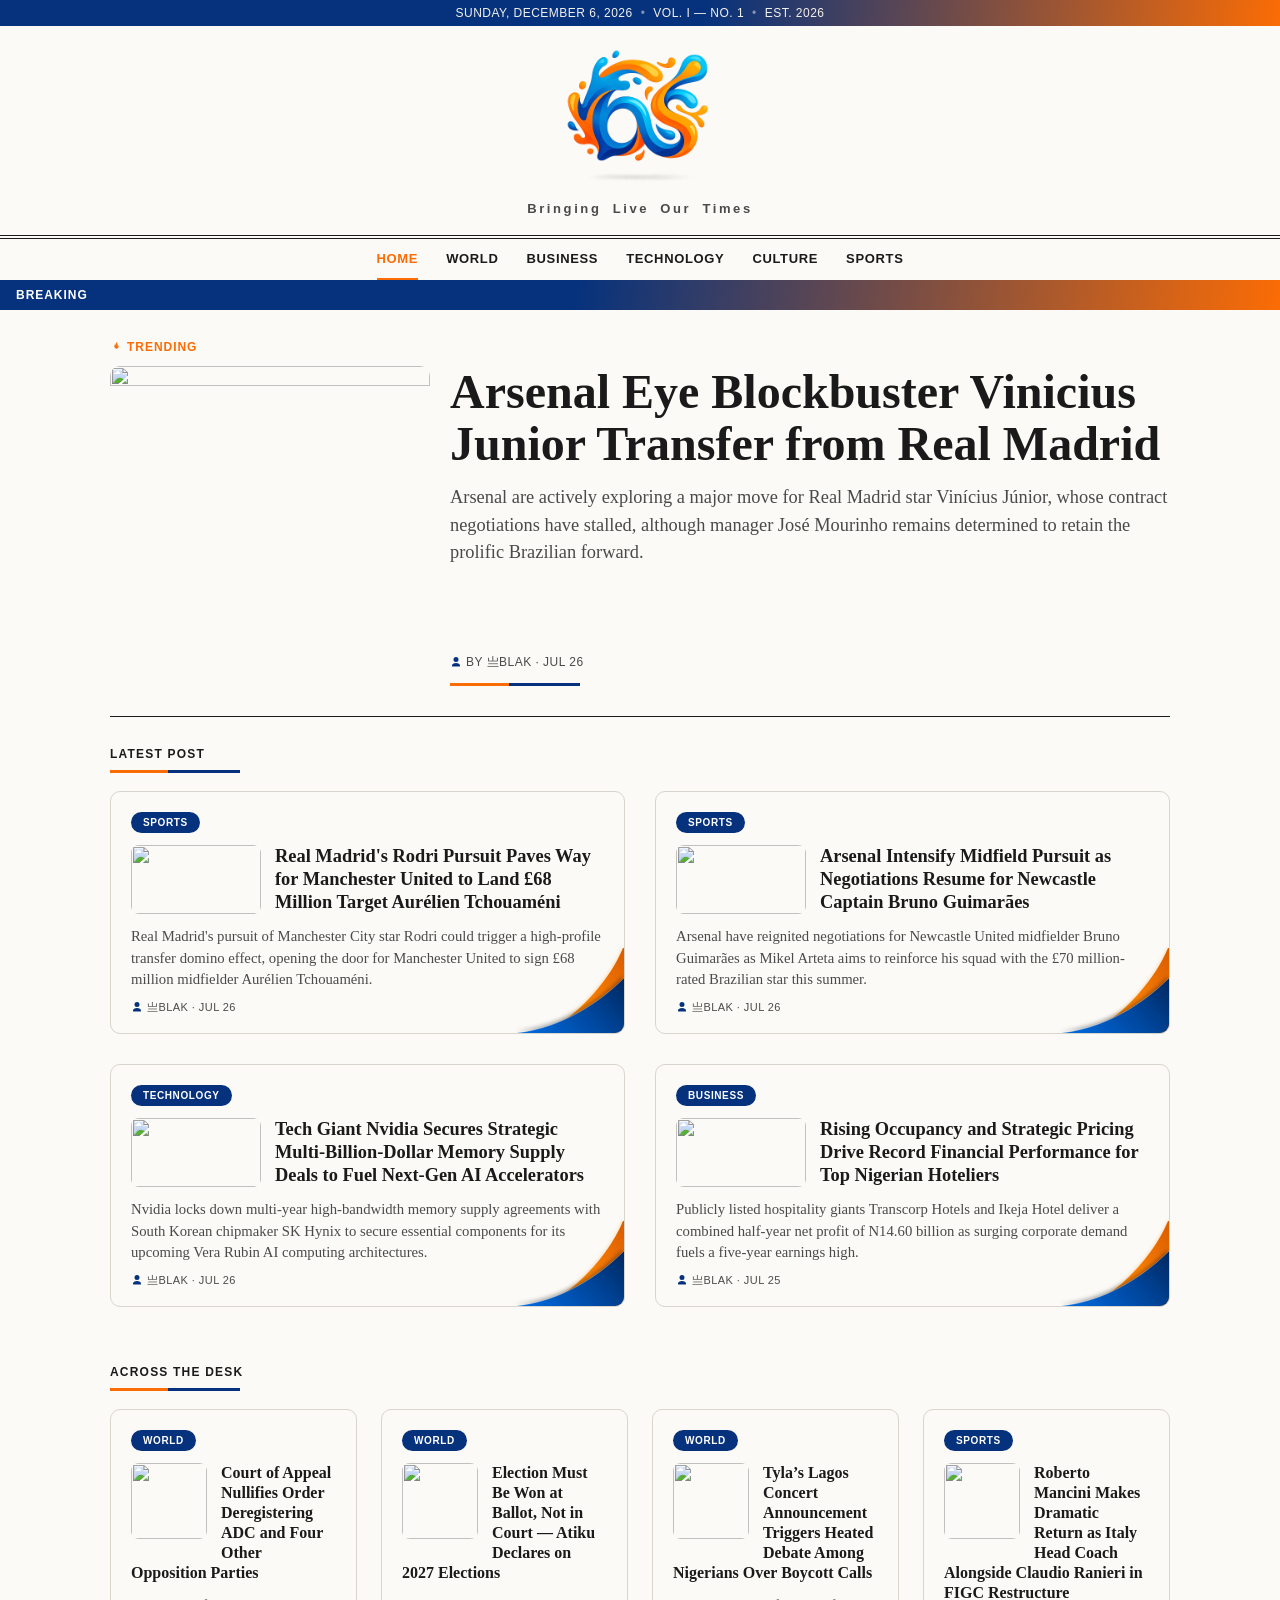
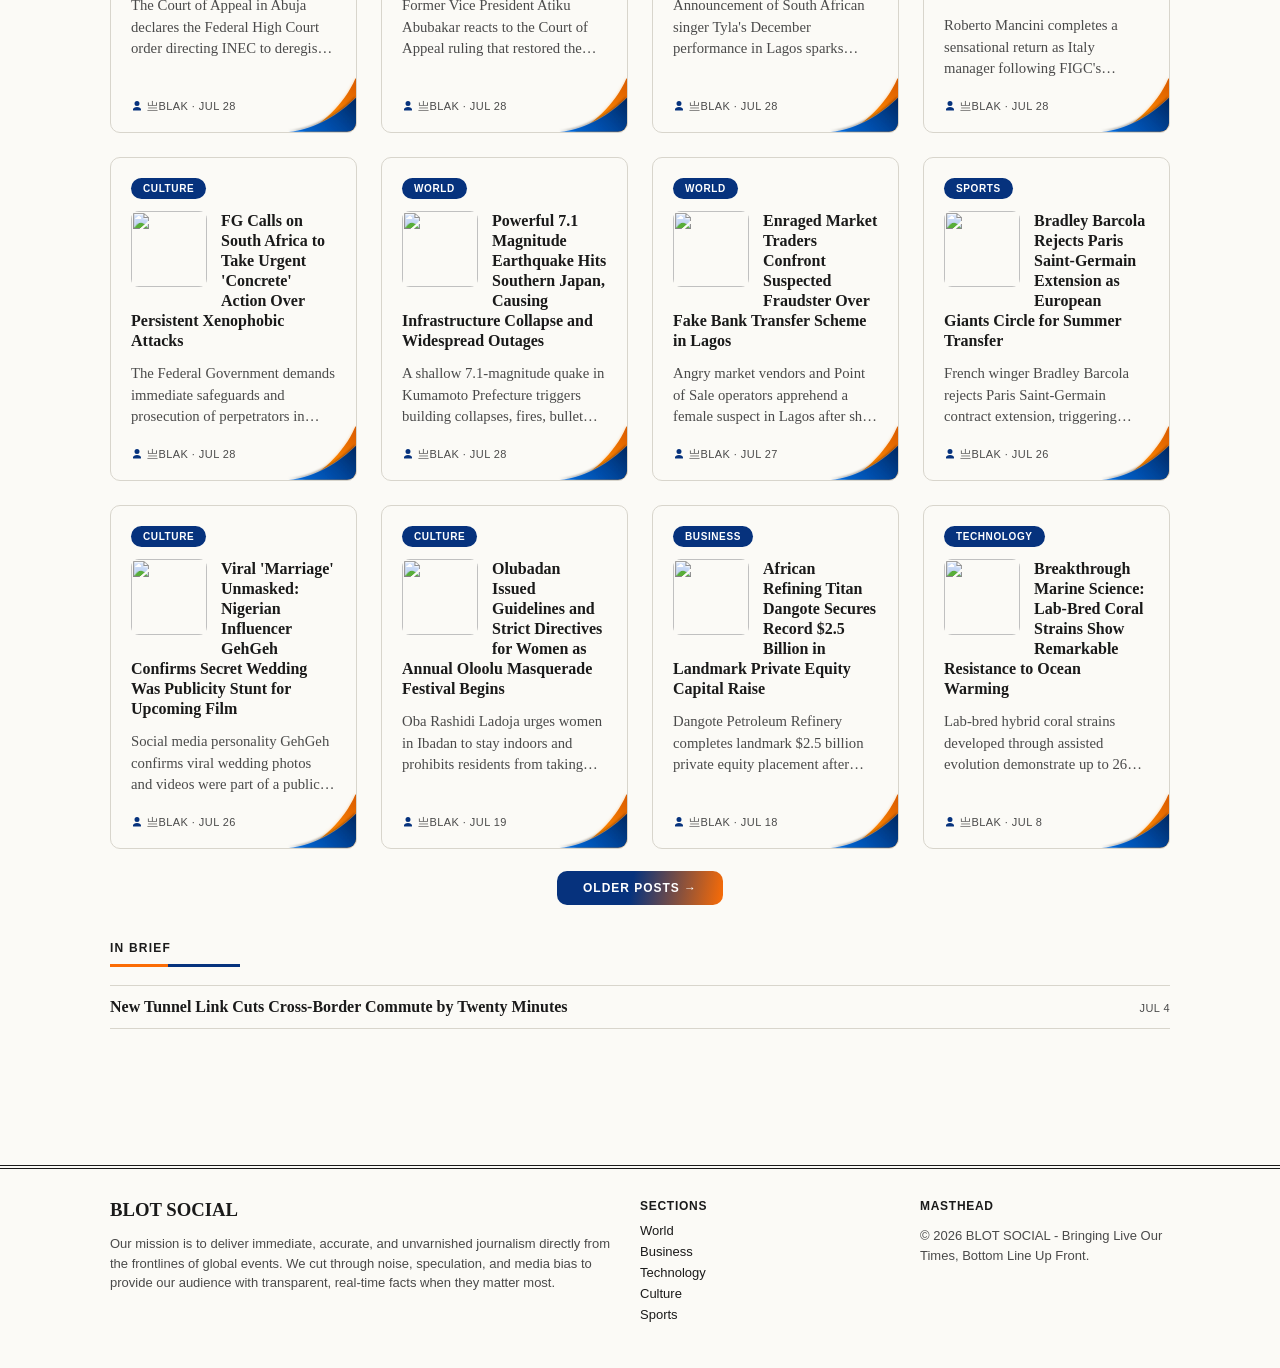
==== index.html @ eb78f20b "Add files via upload" ====
<!DOCTYPE html>
<html lang="en">
<head>
<meta charset="UTF-8">
<meta name="viewport" content="width=device-width, initial-scale=1">
<title>BLOT SOCIAL</title>
<meta name="description" content="Bringing Live Our Times, Bottom Line Up Front.">
<link rel="stylesheet" href="styles.css?v=5">
</head>
<body>

<div class="topbar">
  <div class="topbar-inner">
    <span id="today-date"></span>
    <span class="dot">•</span>
    <span>Vol. I — No. 1</span>
    <span class="dot">•</span>
    <span>Est. 2026</span>
  </div>
</div>

<header class="masthead">
  <a href="index.html" class="masthead-title-link">
    <h1 class="masthead-title"><img src="assets/logo.png" alt="BLOT SOCIAL" class="masthead-logo"></h1>
    <p class="masthead-tagline">Bringing Live Our Times</p>
  </a>
</header>

<nav class="main-nav">
  <ul>
    <li><a href="index.html" class="active">Home</a></li>
    <li><a href="category.html?cat=World">World</a></li>
    <li><a href="category.html?cat=Business">Business</a></li>
    <li><a href="category.html?cat=Technology">Technology</a></li>
    <li><a href="category.html?cat=Culture">Culture</a></li>
    <li><a href="category.html?cat=Sports">Sports</a></li>
  </ul>
</nav>

<div class="breaking-bar" id="breaking-bar">
  <span class="breaking-label">Breaking</span>
  <div class="breaking-marquee">
    <div class="breaking-track" id="breaking-track"></div>
  </div>
</div>

<main class="container">

  <section class="hero" id="hero-article"></section>

  <section class="section-block">
    <h2 class="section-heading">Latest Post</h2>
    <div class="two-col-grid" id="also-morning"></div>
    <div class="pagination-controls">
      <button type="button" class="load-more-btn" id="latest-post-newer" style="display:none;">&larr; Newer Posts</button>
      <button type="button" class="load-more-btn" id="latest-post-more"> Older Post &rarr;</button>
    </div>
  </section>

  <section class="section-block">
    <h2 class="section-heading">Across the Desk</h2>
    <div class="four-col-grid" id="across-desk"></div>
    <div class="pagination-controls">
      <button type="button" class="load-more-btn" id="across-desk-newer" style="display:none;">&larr; Newer Posts</button>
      <button type="button" class="load-more-btn" id="across-desk-more">Older Posts &rarr;</button>
    </div>
  </section>

  <section class="section-block">
    <h2 class="section-heading">In Brief</h2>
    <ul class="brief-list" id="in-brief"></ul>
  </section>

</main>

<footer class="site-footer">
  <div class="footer-inner">
    <div class="footer-col">
      <h3>BLOT SOCIAL</h3>
      <p>Our mission is to deliver immediate, accurate, and unvarnished journalism directly from the frontlines of global events. We cut through noise, speculation, and media bias to provide our audience with transparent, real-time facts when they matter most.</p>
    </div>
    <div class="footer-col">
      <h4>Sections</h4>
      <ul>
        <li><a href="category.html?cat=World">World</a></li>
        <li><a href="category.html?cat=Business">Business</a></li>
        <li><a href="category.html?cat=Technology">Technology</a></li>
        <li><a href="category.html?cat=Culture">Culture</a></li>
        <li><a href="category.html?cat=Sports">Sports</a></li>
      </ul>
    </div>
    <div class="footer-col">
      <h4>Masthead</h4>
      <p>© <span id="footer-year"></span> BLOT SOCIAL - Bringing Live Our Times, Bottom Line Up Front. </p>
    </div>
  </div>
</footer>

<script src="articles.js?v=6"></script>
<script src="ui-helpers.js?v=1"></script>
<script src="breaking.js?v=1"></script>
<script src="main.js?v=8"></script>
</body>
</html>
---- styles.css ----
:root {
  --ink: #1a1a1a;
  --ink-soft: #4a4a4a;
  --paper: #fbfaf6;
  --rule: #1a1a1a;
  --rule-light: #d8d5cc;
  --accent: #fb6c05;
  --brand-navy: #06327d;
  --serif: "Georgia", "Iowan Old Style", "Times New Roman", serif;
  --sans: "Helvetica Neue", Arial, sans-serif;
}

* { box-sizing: border-box; }

html, body {
  margin: 0;
  padding: 0;
  background: var(--paper);
  color: var(--ink);
  font-family: var(--serif);
}

a { color: inherit; text-decoration: none; }

/* Top bar */
.topbar {
  background: linear-gradient(100deg, var(--brand-navy) 0%, var(--brand-navy) 55%, var(--accent) 100%);
  color: #f3f1ea;
  font-family: var(--sans);
  font-size: 12px;
  letter-spacing: 0.04em;
}
.topbar-inner {
  max-width: 1100px;
  margin: 0 auto;
  padding: 6px 20px;
  display: flex;
  gap: 8px;
  justify-content: center;
  text-transform: uppercase;
}
.dot { opacity: 0.5; }

/* Masthead */
.masthead {
  text-align: center;
  padding: 32px 20px 18px;
  border-bottom: 4px double var(--rule);
}
.masthead-title-link { display: inline-block; }
.masthead-title { margin: 0; line-height: 0; }
.masthead-logo {
  display: block;
  width: clamp(200px, 26vw, 320px);
  height: auto;
  margin: 0 auto;
  transform: translateY(-40px); 
}
.masthead-tagline {
  font-family: var(--sans);
  font-weight: bolder;
  font-size: 13px;
  color: var(--ink-soft);
  margin: -70px 0 0;
  letter-spacing: 0.2em;
  word-spacing: 5px;
}

/* Nav */
.main-nav {
  background: var(--paper);
}
.main-nav ul {
  max-width: 1100px;
  margin: 0 auto;
  padding: 0 20px;
  list-style: none;
  display: flex;
  justify-content: center;
  gap: 28px;
  flex-wrap: nowrap;
  overflow-x: auto;
  -webkit-overflow-scrolling: touch;
  scrollbar-width: none;
}
.main-nav ul::-webkit-scrollbar {
  display: none;
}
.main-nav a {
  display: inline-block;
  flex-shrink: 0;
  font-family: var(--sans);
  font-size: 13px;
  font-weight: 600;
  letter-spacing: 0.05em;
  text-transform: uppercase;
  padding: 12px 0;
  border-bottom: 2px solid transparent;
  white-space: nowrap;
}
.main-nav a:hover,
.main-nav a.active {
  border-bottom-color: var(--accent);
  color: var(--accent);
}

/* Eyebrow / byline icons (trending flame, contact icon) */
.eyebrow .icon,
.byline .icon {
  vertical-align: -2px;
  margin-right: 4px;
}
.icon-flame { color: var(--accent); }
.icon-contact { color: var(--brand-navy); }

/* Breaking News marquee */
.breaking-bar {
  display: none; /* JS flips this to flex once there's content to show */
  align-items: stretch;
  background: linear-gradient(100deg, var(--brand-navy) 0%, var(--brand-navy) 45%, var(--accent) 100%);
  overflow: hidden;
}
.breaking-label {
  flex: 0 0 auto;
  display: flex;
  align-items: center;
  background: transparent;
  color: #fff;
  font-family: var(--sans);
  font-size: 12px;
  font-weight: 700;
  letter-spacing: 0.08em;
  text-transform: uppercase;
  padding: 8px 16px;
  white-space: nowrap;
}
.breaking-marquee {
  flex: 1 1 auto;
  overflow: hidden;
  position: relative;
  display: flex;
  align-items: center;
}
.breaking-track {
  display: inline-flex;
  align-items: center;
  white-space: nowrap;
  padding-left: 100%;
  animation: breaking-scroll 32s linear infinite;
}
.breaking-marquee:hover .breaking-track {
  animation-play-state: paused;
}
.breaking-item {
  display: inline-block;
  padding: 0 28px;
  font-family: var(--sans);
  font-size: 13px;
  color: #fff;
  text-decoration: none;
}
a.breaking-item:hover {
  color: #ffe1c2;
  text-decoration: underline;
}
.breaking-sep {
  color: rgba(255, 255, 255, 0.6);
}
@keyframes breaking-scroll {
  from { transform: translateX(0); }
  to   { transform: translateX(-50%); }
}
@media (prefers-reduced-motion: reduce) {
  .breaking-track { animation: none; padding-left: 0; }
}

/* Container */
.container {
  max-width: 1100px;
  margin: 0 auto;
  padding: 30px 20px 60px;
}

/* Hero */
.hero {
  border-bottom: 1px solid var(--rule);
  padding-bottom: 30px;
  margin-bottom: 30px;
}
.hero-top {
  display: flex;
  gap: 20px;
  align-items: flex-start;
}
.hero-media {
  flex: 0 0 130px;
  border-radius: 10px;
  overflow: hidden;
}
.hero-media img {
  display: block;
  width: 100%;
  aspect-ratio: 1 / 1;
  object-fit: cover;
}
.hero h2 {
  flex: 1 1 auto;
  min-width: 0;
  font-size: clamp(1.8rem, 4vw, 3rem);
  line-height: 1.08;
  margin: 0;
}
.hero .eyebrow {
  display: inline-block;
  margin-bottom: 12px;
  font-family: var(--sans);
  font-size: 12px;
  font-weight: 700;
  letter-spacing: 0.08em;
  text-transform: uppercase;
  color: var(--accent);
}
.hero h2 a:hover { color: var(--accent); }
.hero p.dek {
  font-size: 1.15rem;
  line-height: 1.5;
  color: var(--ink-soft);
  max-width: 720px;
  margin: 14px 0 14px;
}
.byline {
  font-family: var(--sans);
  font-size: 12px;
  color: var(--ink-soft);
  text-transform: uppercase;
  letter-spacing: 0.04em;
}
.hero .byline,
.article-page .byline {
  position: relative;
}
.hero .byline::after,
.article-page .byline::after {
  content: "";
  display: block;
  width: 130px;
  height: 3px;
  margin-top: 12px;
  background: linear-gradient(to right, var(--accent) 0 45%, var(--brand-navy) 45% 100%);
}

/* Section headings */
.section-heading {
  position: relative;
  font-family: var(--sans);
  font-size: 12px;
  font-weight: 700;
  letter-spacing: 0.1em;
  text-transform: uppercase;
  color: var(--ink);
  padding-bottom: 12px;
  margin: 0 0 18px;
}
.section-heading::after {
  content: "";
  display: block;
  width: 130px;
  height: 3px;
  position: absolute;
  left: 0;
  bottom: 0;
  background: linear-gradient(to right, var(--accent) 0 45%, var(--brand-navy) 45% 100%);
}

.section-block { margin-bottom: 36px; }

/* Load More button */
.load-more-btn {
  display: block;
  margin: 22px auto 0;
  padding: 10px 26px;
  font-family: var(--sans);
  font-size: 12px;
  font-weight: 700;
  letter-spacing: 0.08em;
  text-transform: uppercase;
  color: #fff;
  background: linear-gradient(100deg, var(--brand-navy) 0%, var(--brand-navy) 45%, var(--accent) 100%);
  border: none;
  border-radius: 10px;
  cursor: pointer;
  transition: opacity 0.2s ease, transform 0.2s ease;
}
.load-more-btn:hover {
  opacity: 0.88;
}

.pagination-controls {
  display: flex;
  justify-content: center;
  gap: 16px;
  margin-top: 22px;
}
.pagination-controls .load-more-btn { margin-top: 0; }

/* Grids */
.two-col-grid {
  display: grid;
  grid-template-columns: 1fr 1fr;
  gap: 30px;
}
.four-col-grid {
  display: grid;
  grid-template-columns: repeat(4, 1fr);
  gap: 24px;
}

.card {
  position: relative;
  display: flex;
  flex-direction: column;
  overflow: hidden;
  border: 1px solid var(--rule-light);
  border-radius: 10px;
  padding: 20px 20px 18px;
  background: var(--paper);
}
.card-top {
  display: flex;
  gap: 14px;
  align-items: stretch;
}
.card-media {
  flex: 0 0 92px;
  border-radius: 8px;
  overflow: hidden;
}
.card-media img {
  display: block;
  width: 100%;
  height: 100%;
  object-fit: cover;
}
.card h3 {
  flex: 1 1 auto;
  min-width: 0;
  position: relative;
  z-index: 1;
  font-size: 1.15rem;
  line-height: 1.25;
  margin: 0;
}
.card p.dek,
.card .byline {
  position: relative;
  z-index: 1;
}
.card .eyebrow {
  display: inline-block;
  align-self: flex-start;
  margin-bottom: 12px;
  font-family: var(--sans);
  font-size: 10px;
  font-weight: 700;
  letter-spacing: 0.06em;
  text-transform: uppercase;
  color: #fff;
  background: var(--brand-navy);
  padding: 5px 12px;
  border-radius: 999px;
}
.card h3 a:hover { color: var(--accent); }
.four-col-grid .card h3 { font-size: 1rem; }
.card p.dek {
  font-size: 0.92rem;
  line-height: 1.45;
  color: var(--ink-soft);
  margin: 12px 0 10px;
}
.card .byline { font-size: 11px; }

/* Brief list */
.brief-list {
  list-style: none;
  margin: 0;
  padding: 0;
  border-top: 1px solid var(--rule-light);
}
.brief-list li {
  border-bottom: 1px solid var(--rule-light);
  padding: 12px 0;
  display: flex;
  justify-content: space-between;
  gap: 20px;
  align-items: baseline;
}
.brief-list a { font-size: 1rem; font-weight: 600; }
.brief-list a:hover { color: var(--accent); }
.brief-list .byline { white-space: nowrap; font-size: 11px; }

/* Footer */
.site-footer {
  border-top: 4px double var(--rule);
  background: var(--paper);
  margin-top: 40px;
}
.footer-inner {
  max-width: 1100px;
  margin: 0 auto;
  padding: 30px 20px 40px;
  display: grid;
  grid-template-columns: 2fr 1fr 1fr;
  gap: 30px;
  font-family: var(--sans);
}
.footer-col h3 { font-family: var(--serif); margin: 0 0 8px; }
.footer-col h4 {
  font-size: 12px;
  text-transform: uppercase;
  letter-spacing: 0.06em;
  margin: 0 0 10px;
}
.footer-col p { font-size: 13px; color: var(--ink-soft); line-height: 1.5; }
.footer-col ul { list-style: none; margin: 0; padding: 0; }
.footer-col ul li { margin-bottom: 6px; font-size: 13px; }
.footer-col ul a:hover { color: var(--accent); }

/* Article page */
.article-page { max-width: 720px; margin: 0 auto; padding: 30px 20px 60px; }
.article-page .eyebrow {
  font-family: var(--sans);
  font-size: 12px;
  font-weight: 700;
  letter-spacing: 0.08em;
  text-transform: uppercase;
  color: var(--accent);
}
.article-page h1 {
  font-size: clamp(1.8rem, 5vw, 2.6rem);
  line-height: 1.12;
  margin: 12px 0 14px;
}
.article-page .dek {
  font-size: 1.15rem;
  color: var(--ink-soft);
  line-height: 1.5;
  margin: 0 0 14px;
}
.article-page .byline {
  border-top: 1px solid var(--rule-light);
  padding-top: 10px;
  margin-bottom: 24px;
}
.article-image-wrap {
  position: relative;
  overflow: hidden;
  margin: 0 0 24px;
}
.article-image-wrap .article-image { margin: 0; }
.article-image {
  display: block;
  width: 100%;
  height: auto;
}

/* Brand corner flourish — the blue/orange swoosh tucked into the
   bottom-right corner of the hero photo and every card. */
.article-image-wrap::after,
.card::after {
  content: "";
  position: absolute;
  right: 0;
  bottom: 0;
  width: 115px;
  height: 140px;
  background-image: url("assets/corner-accent.svg");
  background-size: 100% 100%;
  background-repeat: no-repeat;
  pointer-events: none;
  z-index: 2;
}
.four-col-grid .card::after {
  width: 72px;
  height: 88px;
}
.article-page p {
  font-size: 1.08rem;
  line-height: 1.7;
  margin: 0 0 18px;
}
.back-link {
  display: inline-block;
  font-family: var(--sans);
  font-size: 12px;
  text-transform: uppercase;
  letter-spacing: 0.05em;
  margin-bottom: 20px;
  color: var(--ink-soft);
}
.back-link:hover { color: var(--accent); }

/* Category page */
.category-title {
  font-size: clamp(1.8rem, 4vw, 2.6rem);
  border-bottom: 4px double var(--rule);
  padding-bottom: 14px;
  margin: 10px 0 26px;
}
.category-title {
  font-size: 0;
  line-height: 0;
}
.category-list {
  display: grid;
  grid-template-columns: 1fr 1fr;
  gap: 30px;
}

/* Responsive */

/* Desktop only: headlines in "Across the Desk" always display in full
   (never truncated) — the dek is clamped to a fixed number of lines
   instead, so it's the dek (not the title) that absorbs length
   differences between cards. The byline is pinned to the bottom of the
   card so the author's position stays uniform even when the text above
   it is short. Mobile is left untouched. */
@media (min-width: 761px) {
  .hero {
    display: grid;
    grid-template-columns: 320px 1fr;
    grid-template-rows: auto auto auto 1fr;
    grid-template-areas:
      "eyebrow eyebrow"
      "media   title"
      "media   dek"
      "media   byline";
    column-gap: 20px;
  }
  .hero-top {
    display: contents;
  }
  .hero .eyebrow {
    grid-area: eyebrow;
  }
  .hero-media {
    grid-area: media;
  }
  .hero h2 {
    grid-area: title;
  }
  .hero p.dek {
    grid-area: dek;
    min-width: 0;
  }
  .hero .byline {
    grid-area: byline;
    align-self: end;
    min-width: 0;
  }
  .card-media {
    flex-basis: 130px;
  }
  .four-col-grid .card-media {
    width: 76px;
    height: 76px;
    float: left;
    margin: 0 14px 6px 0;
  }
  .four-col-grid .card-top {
    display: block;
    overflow: hidden;
  }
  .four-col-grid .card p.dek {
    display: -webkit-box;
    -webkit-box-orient: vertical;
    -webkit-line-clamp: 3;
    line-clamp: 3;
    overflow: hidden;
    min-height: 4.35em;
  }
  .four-col-grid .card .byline {
    margin-top: auto;
    padding-top: 10px;
  }
}

@media (max-width: 760px) {
  .two-col-grid, .four-col-grid, .category-list {
    grid-template-columns: 1fr;
  }
  .footer-inner { grid-template-columns: 1fr; }
}
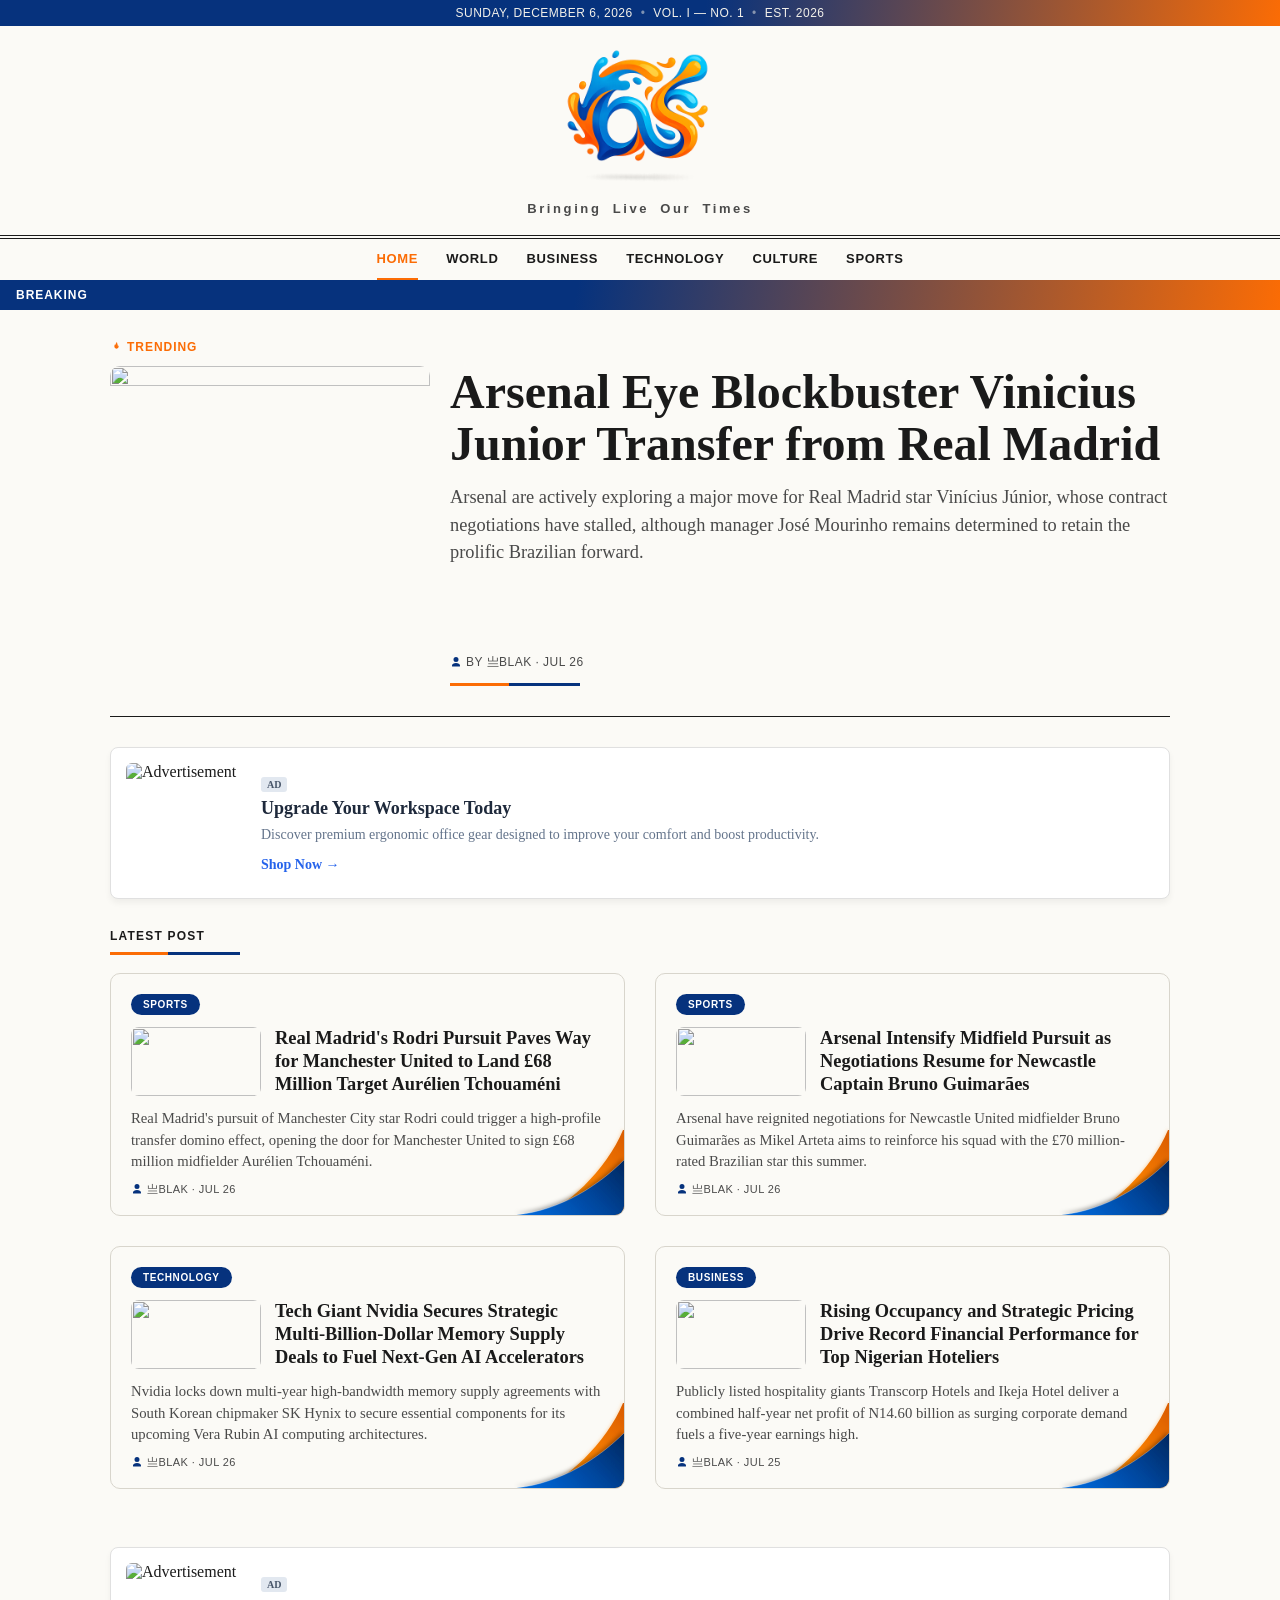
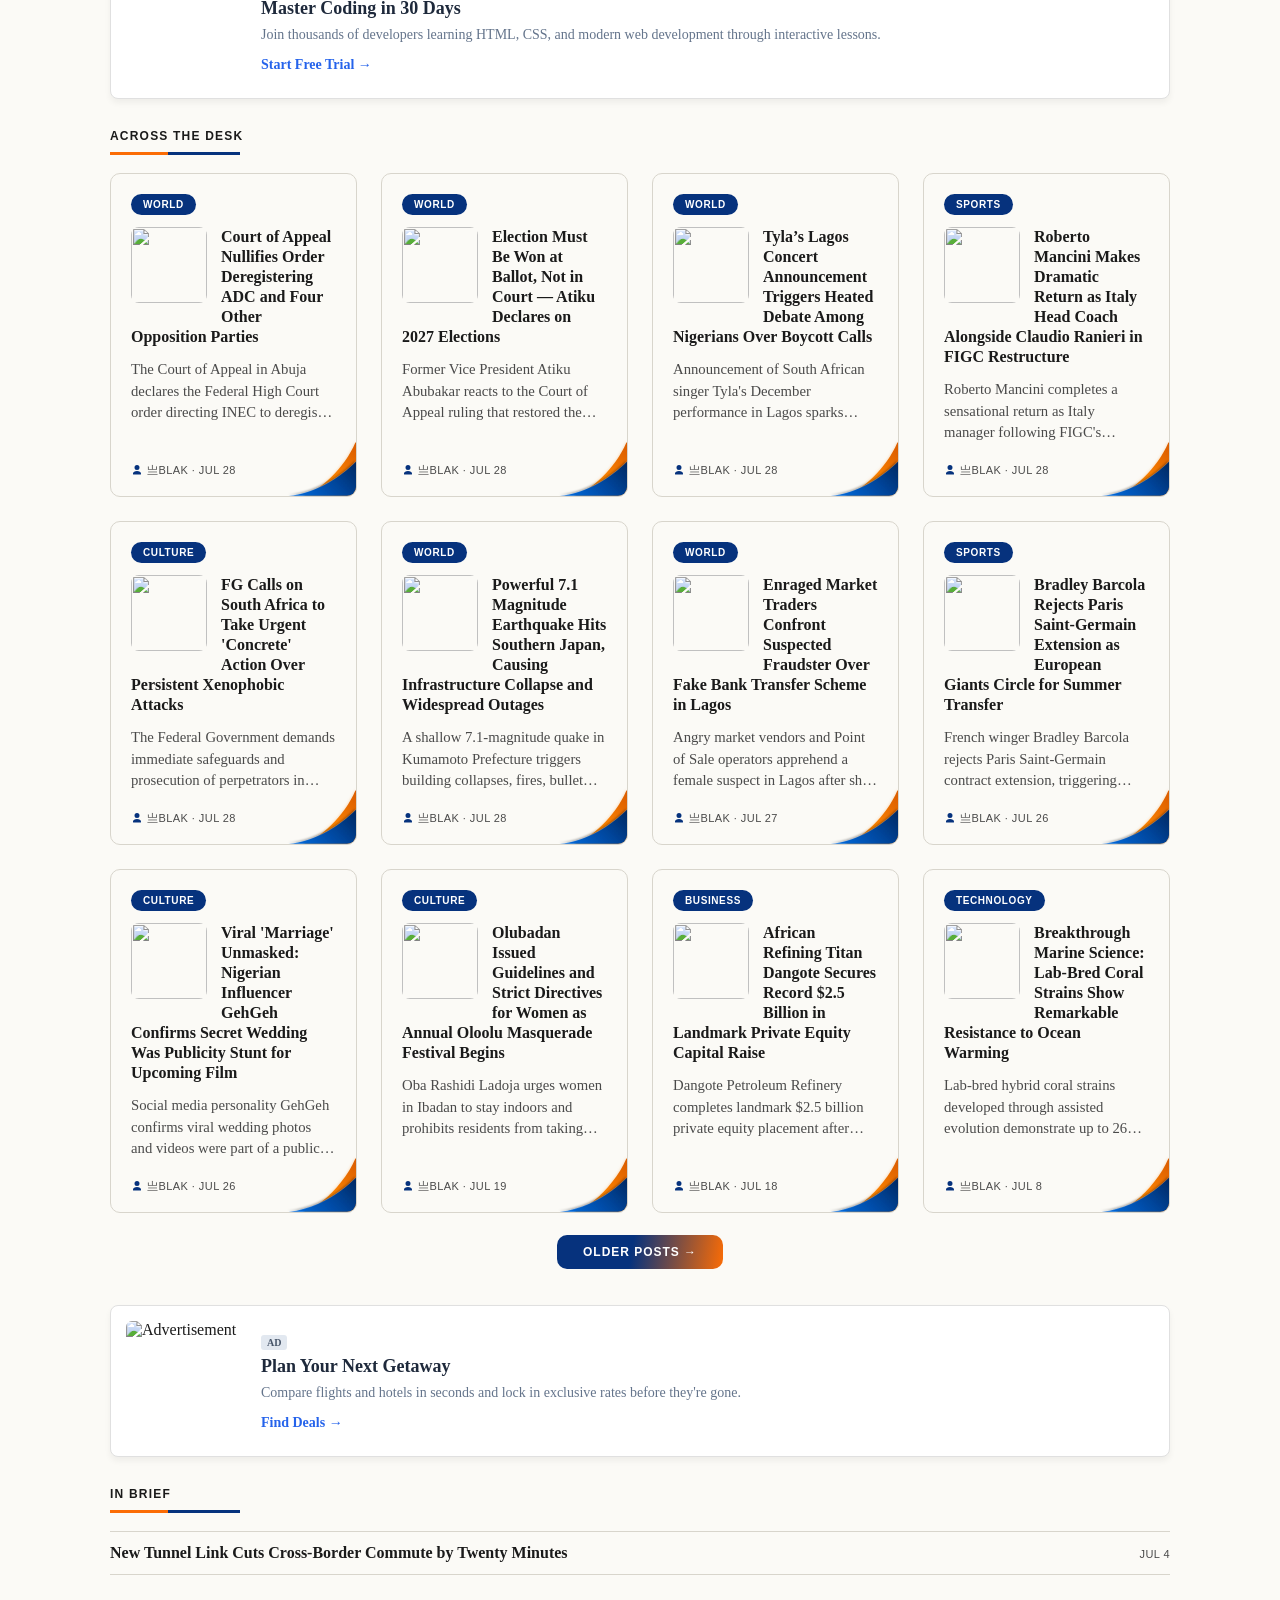
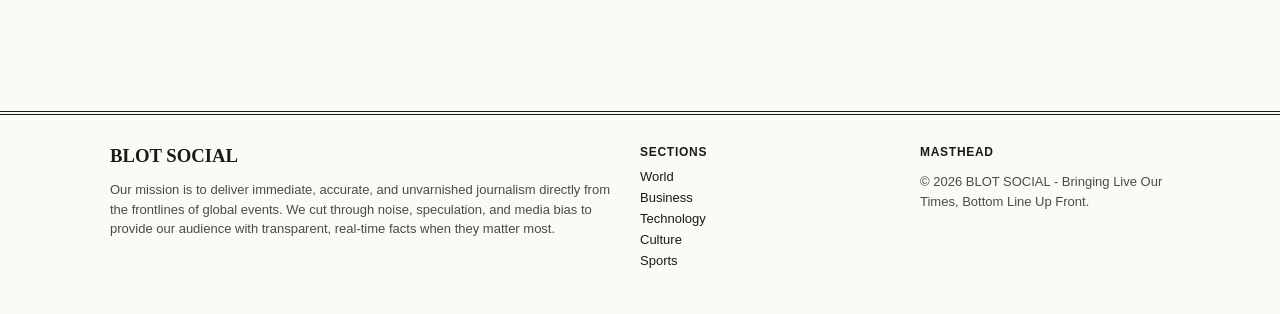
==== commit 8930970d: "Add files via upload" ====
--- a/index.html
+++ b/index.html
@@ -5,7 +5,7 @@
 <meta name="viewport" content="width=device-width, initial-scale=1">
 <title>BLOT SOCIAL</title>
 <meta name="description" content="Bringing Live Our Times, Bottom Line Up Front.">
-<link rel="stylesheet" href="styles.css?v=5">
+<link rel="stylesheet" href="styles.css?v=6">
 </head>
 <body>
 
@@ -48,6 +48,18 @@
 
   <section class="hero" id="hero-article"></section>
 
+  <div class="ad-card">
+    <a href="https://www.example.com/sponsor-1" target="_blank" rel="sponsored noopener" class="ad-link">
+      <img src="https://picsum.photos/seed/blot-ad-latest/200/200" alt="Advertisement" class="ad-image">
+      <div class="ad-content">
+        <span class="ad-tag">Ad</span>
+        <h3 class="ad-title">Upgrade Your Workspace Today</h3>
+        <p class="ad-description">Discover premium ergonomic office gear designed to improve your comfort and boost productivity.</p>
+        <span class="ad-cta">Shop Now &rarr;</span>
+      </div>
+    </a>
+  </div>
+
   <section class="section-block">
     <h2 class="section-heading">Latest Post</h2>
     <div class="two-col-grid" id="also-morning"></div>
@@ -57,6 +69,18 @@
     </div>
   </section>
 
+  <div class="ad-card">
+    <a href="https://www.example.com/sponsor-2" target="_blank" rel="sponsored noopener" class="ad-link">
+      <img src="https://picsum.photos/seed/blot-ad-desk/200/200" alt="Advertisement" class="ad-image">
+      <div class="ad-content">
+        <span class="ad-tag">Ad</span>
+        <h3 class="ad-title">Master Coding in 30 Days</h3>
+        <p class="ad-description">Join thousands of developers learning HTML, CSS, and modern web development through interactive lessons.</p>
+        <span class="ad-cta">Start Free Trial &rarr;</span>
+      </div>
+    </a>
+  </div>
+
   <section class="section-block">
     <h2 class="section-heading">Across the Desk</h2>
     <div class="four-col-grid" id="across-desk"></div>
@@ -65,6 +89,18 @@
       <button type="button" class="load-more-btn" id="across-desk-more">Older Posts &rarr;</button>
     </div>
   </section>
+
+  <div class="ad-card">
+    <a href="https://www.example.com/sponsor-3" target="_blank" rel="sponsored noopener" class="ad-link">
+      <img src="https://picsum.photos/seed/blot-ad-brief/200/200" alt="Advertisement" class="ad-image">
+      <div class="ad-content">
+        <span class="ad-tag">Ad</span>
+        <h3 class="ad-title">Plan Your Next Getaway</h3>
+        <p class="ad-description">Compare flights and hotels in seconds and lock in exclusive rates before they're gone.</p>
+        <span class="ad-cta">Find Deals &rarr;</span>
+      </div>
+    </a>
+  </div>
 
   <section class="section-block">
     <h2 class="section-heading">In Brief</h2>
--- a/styles.css
+++ b/styles.css
@@ -590,3 +590,82 @@
   }
   .footer-inner { grid-template-columns: 1fr; }
 }
+
+/* ================================================================
+   Ad cards (sponsored placements) — self-contained, doesn't reuse
+   or override any other selector on the site.
+   ================================================================ */
+.ad-card {
+  position: relative;
+  background-color: #ffffff;
+  border: 1px solid #e0e0e0;
+  border-radius: 8px;
+  overflow: hidden;
+  box-shadow: 0 4px 6px rgba(0, 0, 0, 0.05);
+  transition: transform 0.2s ease, box-shadow 0.2s ease;
+  margin-bottom: 30px;
+}
+.ad-card:hover {
+  transform: translateY(-2px);
+  box-shadow: 0 6px 12px rgba(0, 0, 0, 0.1);
+}
+.ad-link {
+  display: flex;
+  align-items: center;
+  text-decoration: none;
+  color: inherit;
+  padding: 15px;
+}
+.ad-image {
+  width: 120px;
+  height: 120px;
+  object-fit: cover;
+  border-radius: 6px;
+  margin-right: 15px;
+  flex-shrink: 0;
+}
+.ad-content { flex-grow: 1; }
+.ad-tag {
+  font-size: 10px;
+  font-weight: bold;
+  text-transform: uppercase;
+  background-color: #e2e8f0;
+  color: #475569;
+  padding: 2px 6px;
+  border-radius: 3px;
+  display: inline-block;
+  margin-bottom: 6px;
+}
+.ad-title { margin: 0 0 6px 0; font-size: 18px; color: #1e293b; }
+.ad-description { margin: 0 0 10px 0; font-size: 14px; color: #64748b; line-height: 1.4; }
+.ad-cta { display: inline-block; font-size: 14px; font-weight: bold; color: #2563eb; }
+@media (max-width: 480px) {
+  .ad-link { flex-direction: column; align-items: flex-start; }
+  .ad-image { width: 100%; height: 160px; margin-right: 0; margin-bottom: 12px; }
+}
+
+/* ================================================================
+   Audio/video embed section (article page) — only the platform(s)
+   with a link actually set on the article will render.
+   ================================================================ */
+.media-embeds {
+  margin-top: 30px;
+}
+.media-embed {
+  margin-bottom: 20px;
+}
+.media-embed-label {
+  font-family: var(--sans);
+  font-size: 11px;
+  font-weight: 700;
+  letter-spacing: 0.08em;
+  text-transform: uppercase;
+  color: var(--ink-soft);
+  margin: 0 0 8px;
+}
+.media-embed iframe {
+  display: block;
+  width: 100%;
+  border: none;
+  border-radius: 8px;
+}
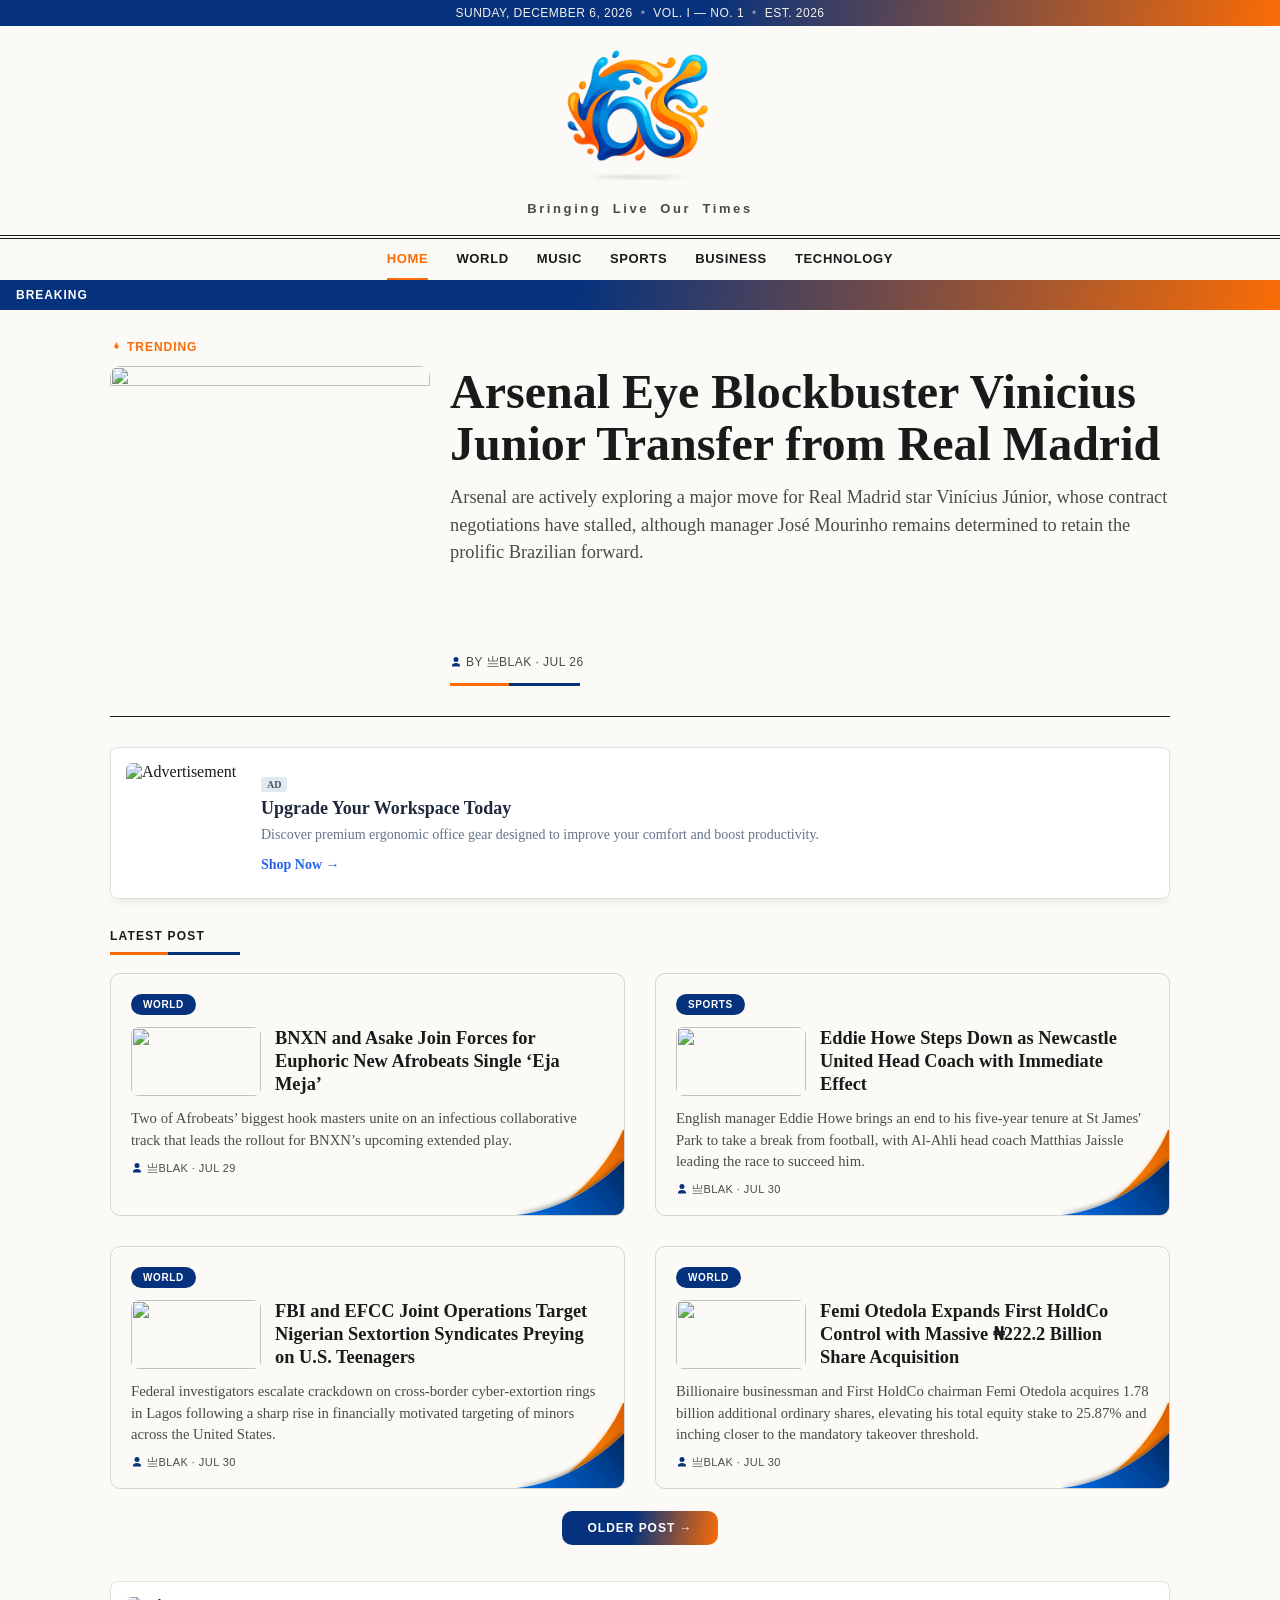
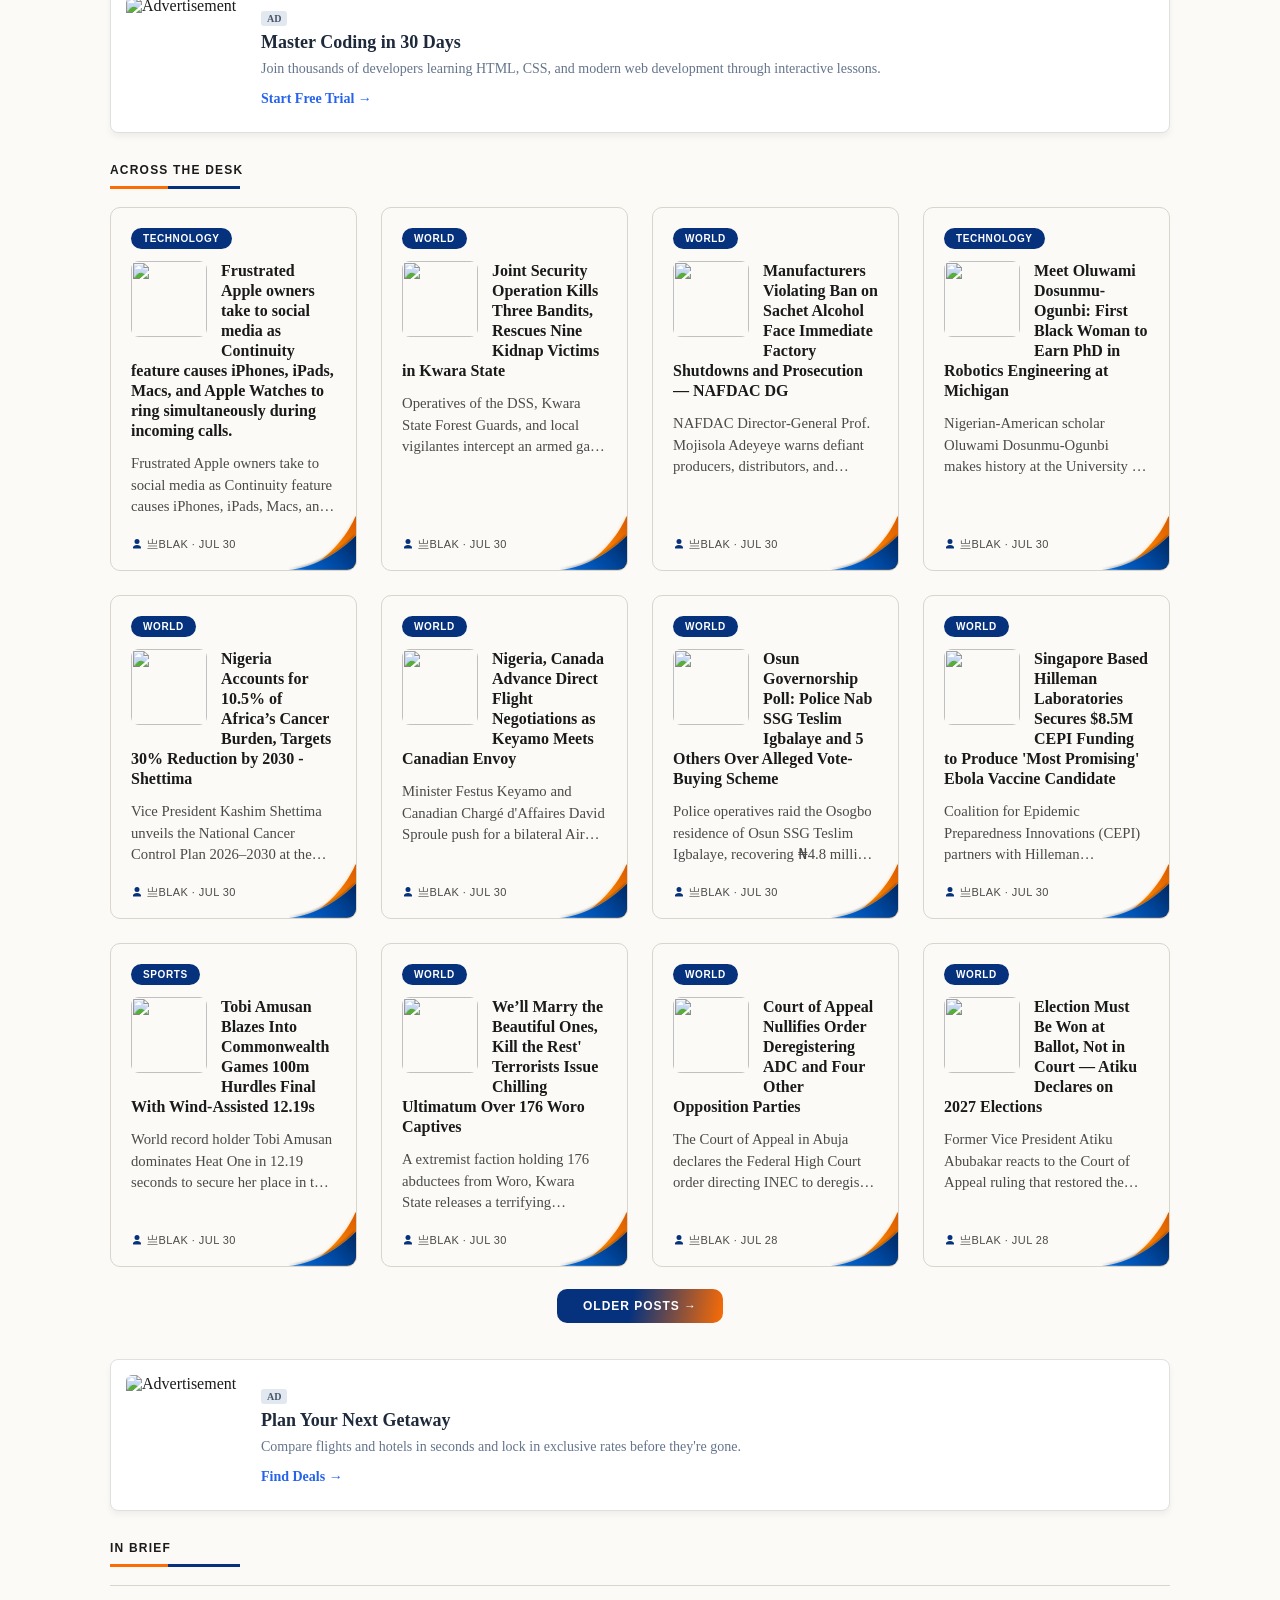
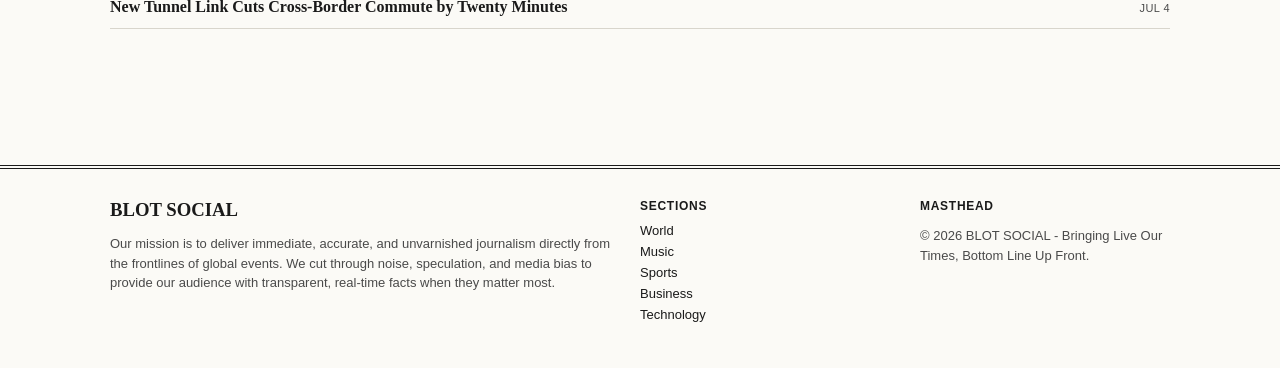
==== commit 534bf60c: "Add files via upload" ====
--- a/index.html
+++ b/index.html
@@ -5,7 +5,7 @@
 <meta name="viewport" content="width=device-width, initial-scale=1">
 <title>BLOT SOCIAL</title>
 <meta name="description" content="Bringing Live Our Times, Bottom Line Up Front.">
-<link rel="stylesheet" href="styles.css?v=6">
+<link rel="stylesheet" href="styles.css?v=7">
 </head>
 <body>
 
@@ -30,10 +30,10 @@
   <ul>
     <li><a href="index.html" class="active">Home</a></li>
     <li><a href="category.html?cat=World">World</a></li>
+    <li><a href="category.html?cat=Music">Music</a></li>
+    <li><a href="category.html?cat=Sports">Sports</a></li>
     <li><a href="category.html?cat=Business">Business</a></li>
     <li><a href="category.html?cat=Technology">Technology</a></li>
-    <li><a href="category.html?cat=Culture">Culture</a></li>
-    <li><a href="category.html?cat=Sports">Sports</a></li>
   </ul>
 </nav>
 
@@ -48,17 +48,7 @@
 
   <section class="hero" id="hero-article"></section>
 
-  <div class="ad-card">
-    <a href="https://www.example.com/sponsor-1" target="_blank" rel="sponsored noopener" class="ad-link">
-      <img src="https://picsum.photos/seed/blot-ad-latest/200/200" alt="Advertisement" class="ad-image">
-      <div class="ad-content">
-        <span class="ad-tag">Ad</span>
-        <h3 class="ad-title">Upgrade Your Workspace Today</h3>
-        <p class="ad-description">Discover premium ergonomic office gear designed to improve your comfort and boost productivity.</p>
-        <span class="ad-cta">Shop Now &rarr;</span>
-      </div>
-    </a>
-  </div>
+  <div id="ad-latest-post"></div>
 
   <section class="section-block">
     <h2 class="section-heading">Latest Post</h2>
@@ -69,17 +59,7 @@
     </div>
   </section>
 
-  <div class="ad-card">
-    <a href="https://www.example.com/sponsor-2" target="_blank" rel="sponsored noopener" class="ad-link">
-      <img src="https://picsum.photos/seed/blot-ad-desk/200/200" alt="Advertisement" class="ad-image">
-      <div class="ad-content">
-        <span class="ad-tag">Ad</span>
-        <h3 class="ad-title">Master Coding in 30 Days</h3>
-        <p class="ad-description">Join thousands of developers learning HTML, CSS, and modern web development through interactive lessons.</p>
-        <span class="ad-cta">Start Free Trial &rarr;</span>
-      </div>
-    </a>
-  </div>
+  <div id="ad-across-desk"></div>
 
   <section class="section-block">
     <h2 class="section-heading">Across the Desk</h2>
@@ -90,17 +70,7 @@
     </div>
   </section>
 
-  <div class="ad-card">
-    <a href="https://www.example.com/sponsor-3" target="_blank" rel="sponsored noopener" class="ad-link">
-      <img src="https://picsum.photos/seed/blot-ad-brief/200/200" alt="Advertisement" class="ad-image">
-      <div class="ad-content">
-        <span class="ad-tag">Ad</span>
-        <h3 class="ad-title">Plan Your Next Getaway</h3>
-        <p class="ad-description">Compare flights and hotels in seconds and lock in exclusive rates before they're gone.</p>
-        <span class="ad-cta">Find Deals &rarr;</span>
-      </div>
-    </a>
-  </div>
+  <div id="ad-in-brief"></div>
 
   <section class="section-block">
     <h2 class="section-heading">In Brief</h2>
@@ -119,10 +89,10 @@
       <h4>Sections</h4>
       <ul>
         <li><a href="category.html?cat=World">World</a></li>
+        <li><a href="category.html?cat=Music">Music</a></li>
+        <li><a href="category.html?cat=Sports">Sports</a></li>
         <li><a href="category.html?cat=Business">Business</a></li>
         <li><a href="category.html?cat=Technology">Technology</a></li>
-        <li><a href="category.html?cat=Culture">Culture</a></li>
-        <li><a href="category.html?cat=Sports">Sports</a></li>
       </ul>
     </div>
     <div class="footer-col">
@@ -132,9 +102,9 @@
   </div>
 </footer>
 
-<script src="articles.js?v=6"></script>
+<script src="articles.js?v=7"></script>
 <script src="ui-helpers.js?v=1"></script>
 <script src="breaking.js?v=1"></script>
-<script src="main.js?v=8"></script>
+<script src="main.js?v=9"></script>
 </body>
 </html>
--- a/styles.css
+++ b/styles.css
@@ -669,3 +669,63 @@
   border: none;
   border-radius: 8px;
 }
+
+/* ================================================================
+   Music metadata bullet list (Music-category articles only) —
+   only fields the editor actually filled in appear.
+   ================================================================ */
+.music-meta {
+  list-style: none;
+  margin: 0 0 24px;
+  padding: 0;
+}
+.music-meta li {
+  display: flex;
+  gap: 18px;
+  padding: 6px 0;
+  font-family: var(--sans);
+  font-size: 0.95rem;
+}
+.music-meta li::before {
+  content: "•";
+  color: var(--brand-navy);
+}
+.music-meta-label {
+  flex: 0 0 110px;
+  color: var(--ink-soft);
+}
+.music-meta-value {
+  color: var(--ink);
+  font-weight: 600;
+}
+
+/* ================================================================
+   Selectable article tags (article page only, below the media
+   embeds) — links back to that category/tag's listing page.
+   ================================================================ */
+.article-tags {
+  display: flex;
+  flex-wrap: wrap;
+  gap: 8px;
+  margin-top: 30px;
+  padding-top: 20px;
+  border-top: 1px solid var(--rule-light);
+}
+.article-tag {
+  display: inline-block;
+  font-family: var(--sans);
+  font-size: 12px;
+  font-weight: 700;
+  letter-spacing: 0.04em;
+  text-transform: uppercase;
+  color: var(--brand-navy);
+  background: #fff;
+  border: 1px solid var(--brand-navy);
+  border-radius: 999px;
+  padding: 6px 14px;
+  text-decoration: none;
+}
+.article-tag:hover {
+  background: var(--brand-navy);
+  color: #fff;
+}
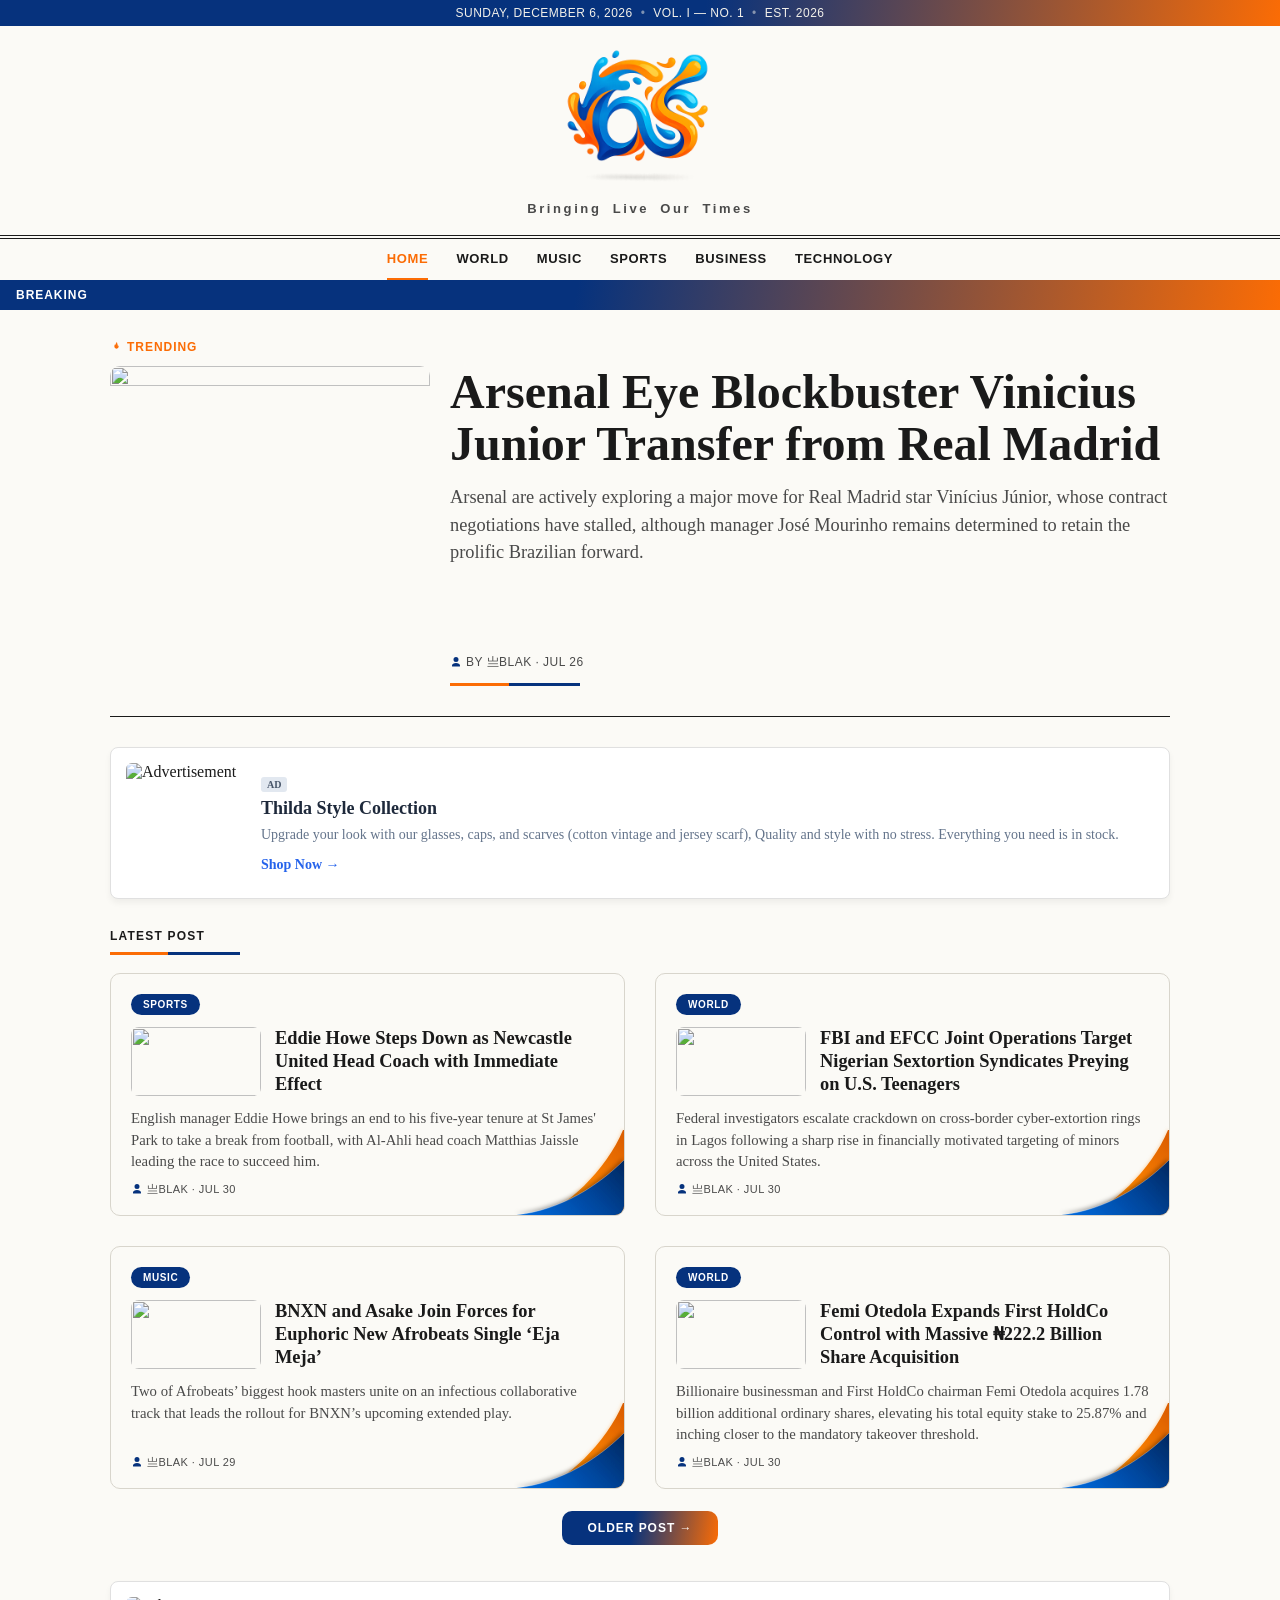
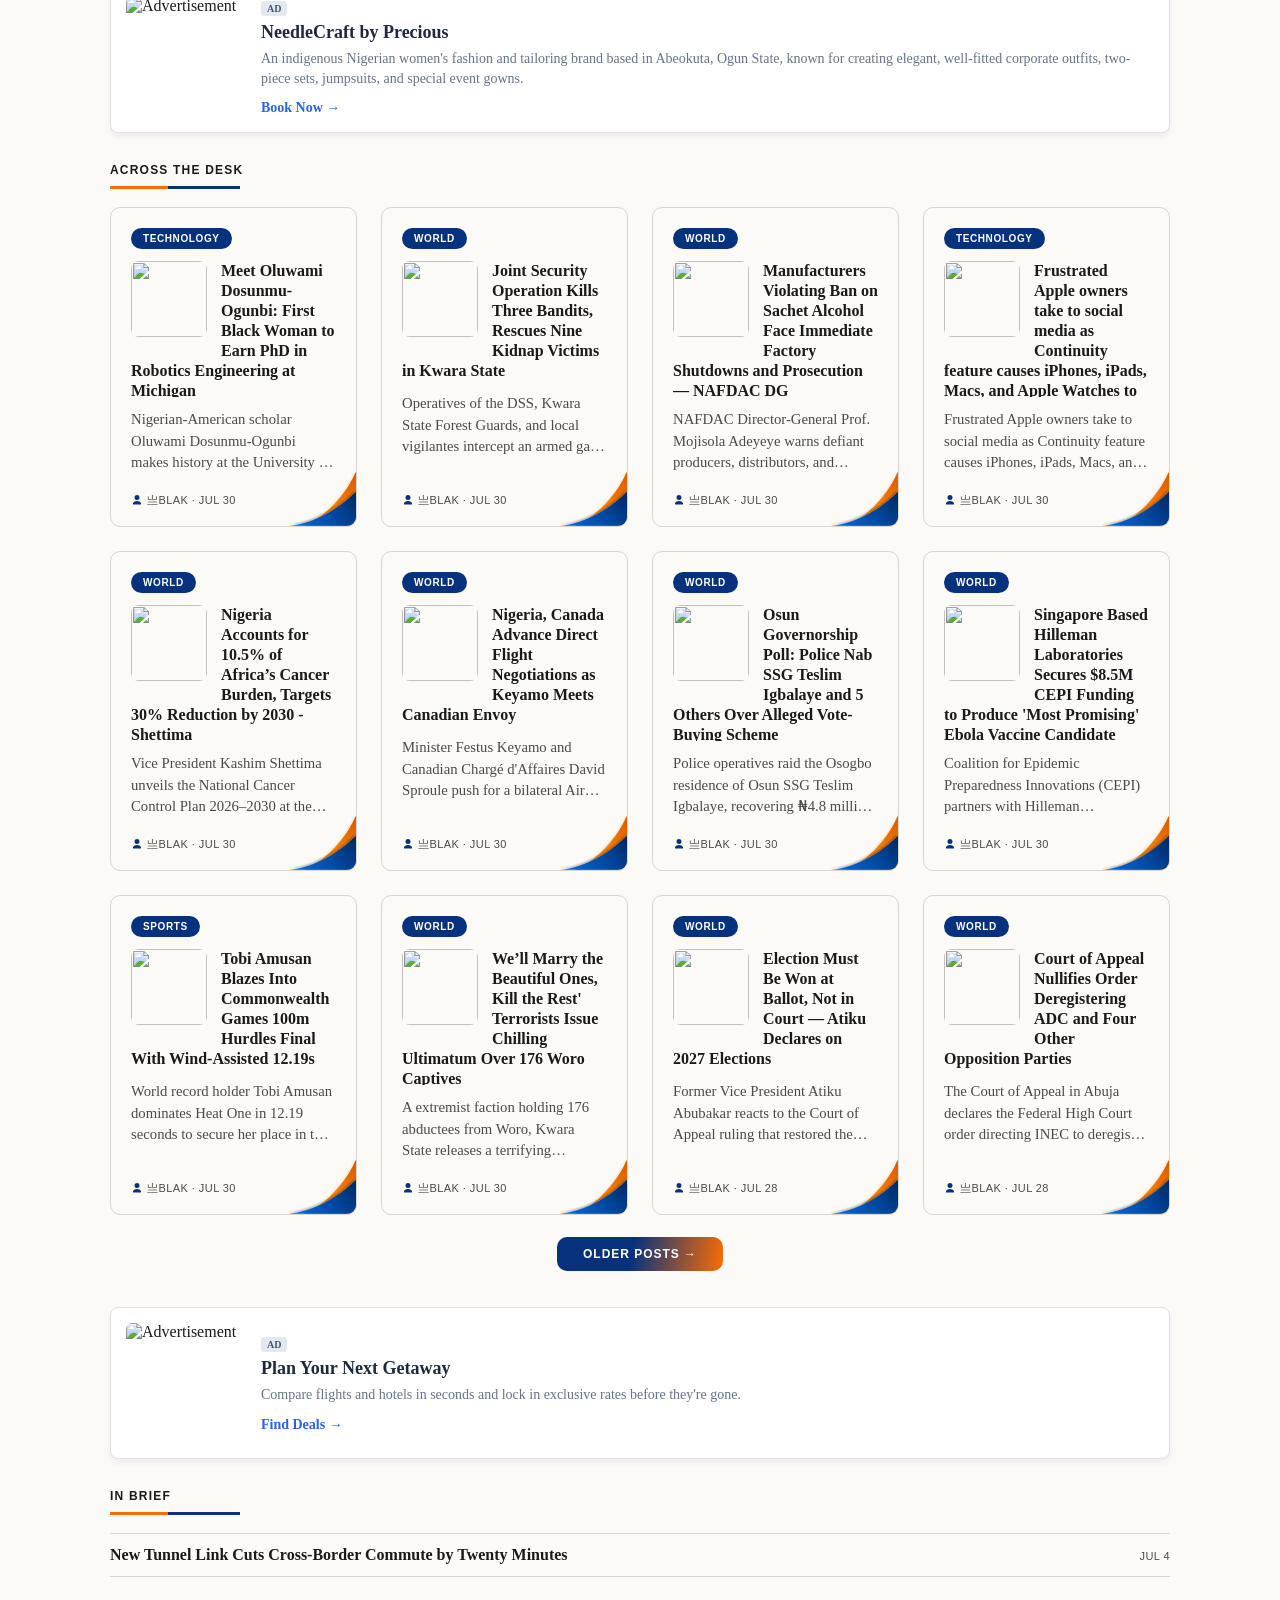
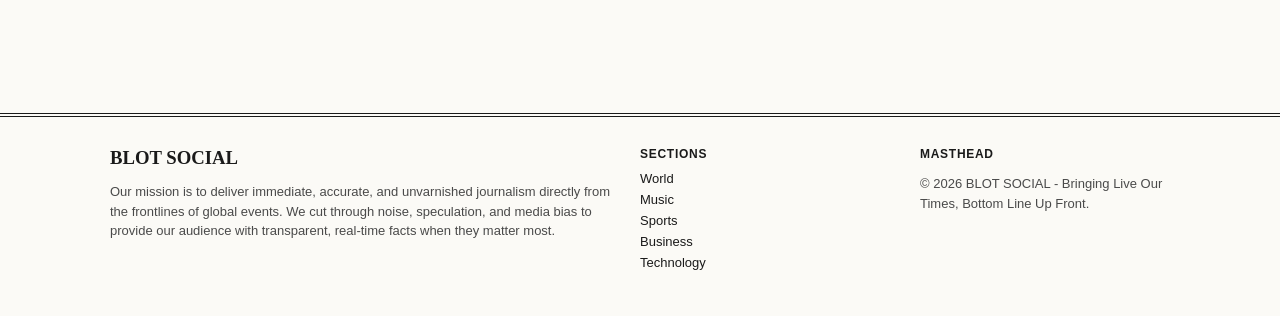
==== commit 760d62db: "Add files via upload" ====
--- a/index.html
+++ b/index.html
@@ -5,7 +5,7 @@
 <meta name="viewport" content="width=device-width, initial-scale=1">
 <title>BLOT SOCIAL</title>
 <meta name="description" content="Bringing Live Our Times, Bottom Line Up Front.">
-<link rel="stylesheet" href="styles.css?v=7">
+<link rel="stylesheet" href="styles.css?v=15">
 </head>
 <body>
 
@@ -102,7 +102,7 @@
   </div>
 </footer>
 
-<script src="articles.js?v=7"></script>
+<script src="articles.js?v=8"></script>
 <script src="ui-helpers.js?v=1"></script>
 <script src="breaking.js?v=1"></script>
 <script src="main.js?v=9"></script>
--- a/styles.css
+++ b/styles.css
@@ -582,6 +582,13 @@
     margin-top: auto;
     padding-top: 10px;
   }
+  .four-col-grid .card {
+    max-height: 320px;
+  }
+  .two-col-grid .card .byline,
+  .category-list .card .byline {
+    margin-top: auto;
+  }
 }
 
 @media (max-width: 760px) {
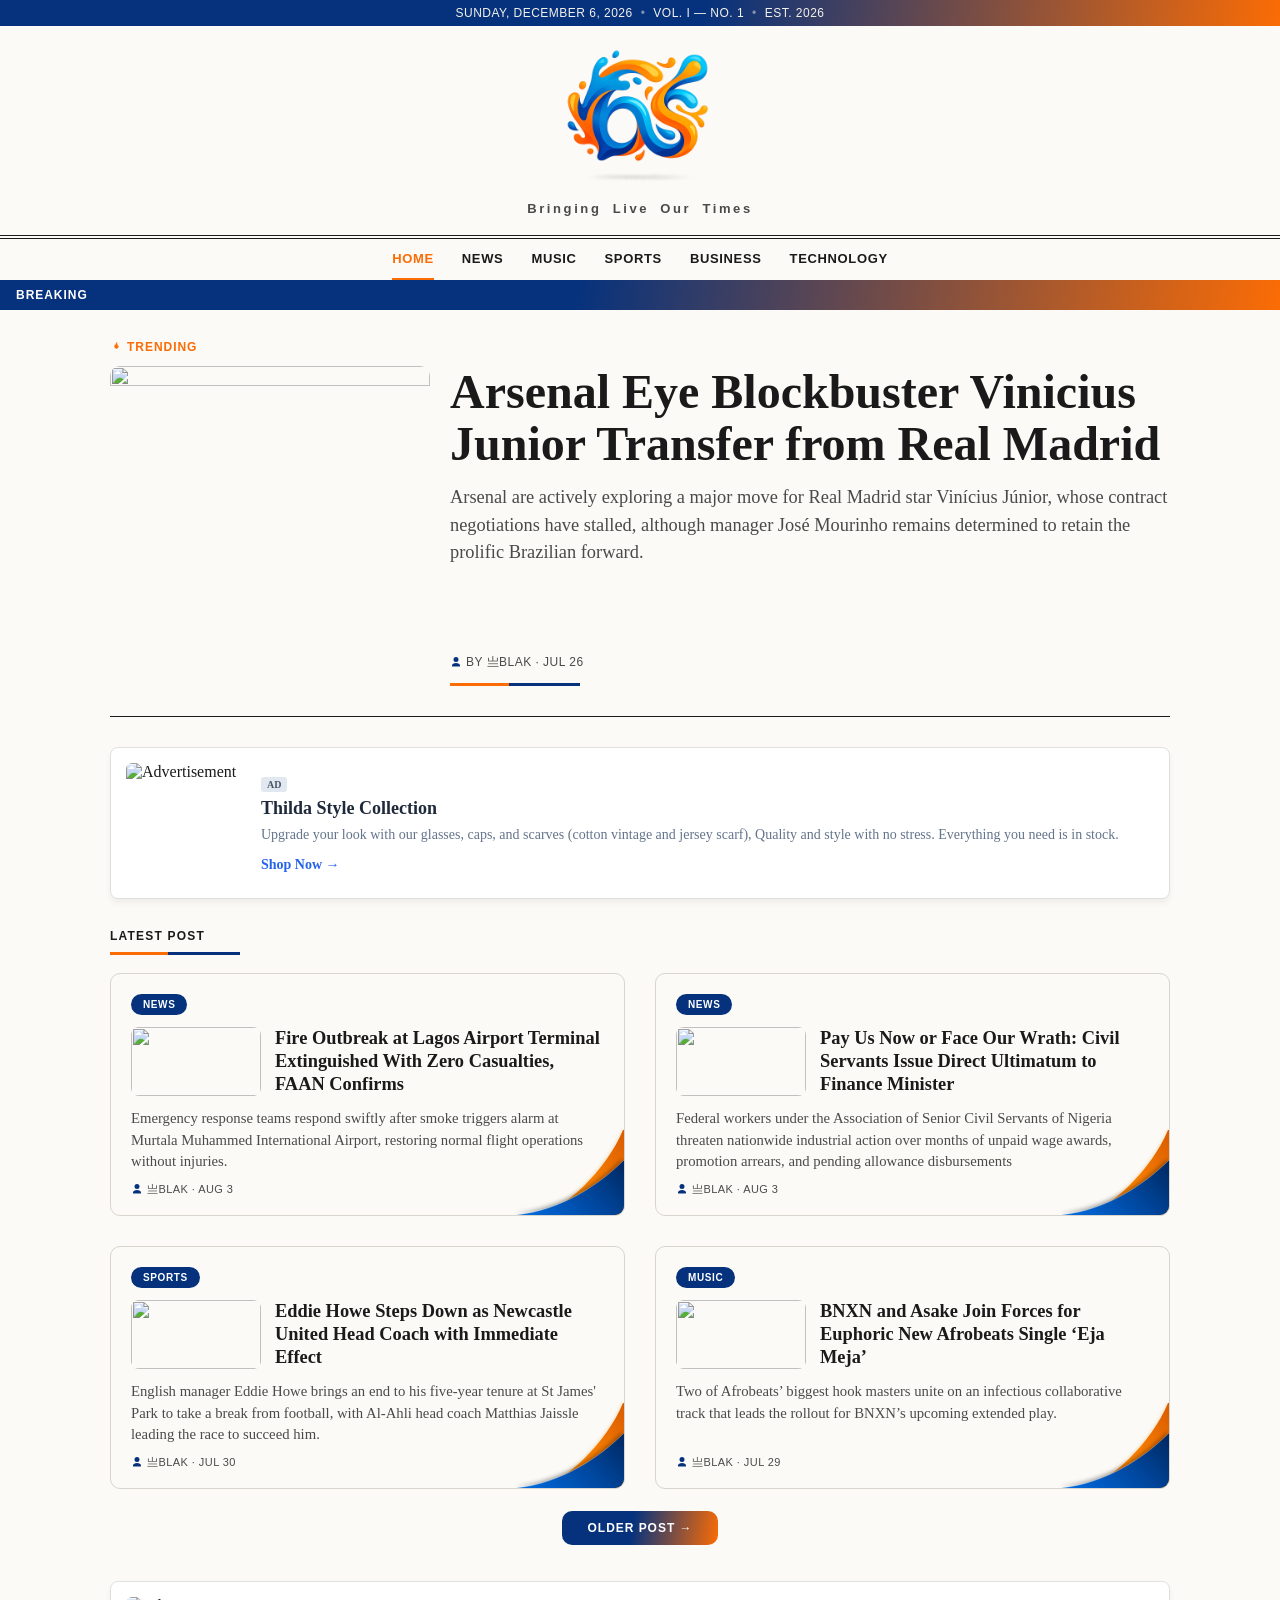
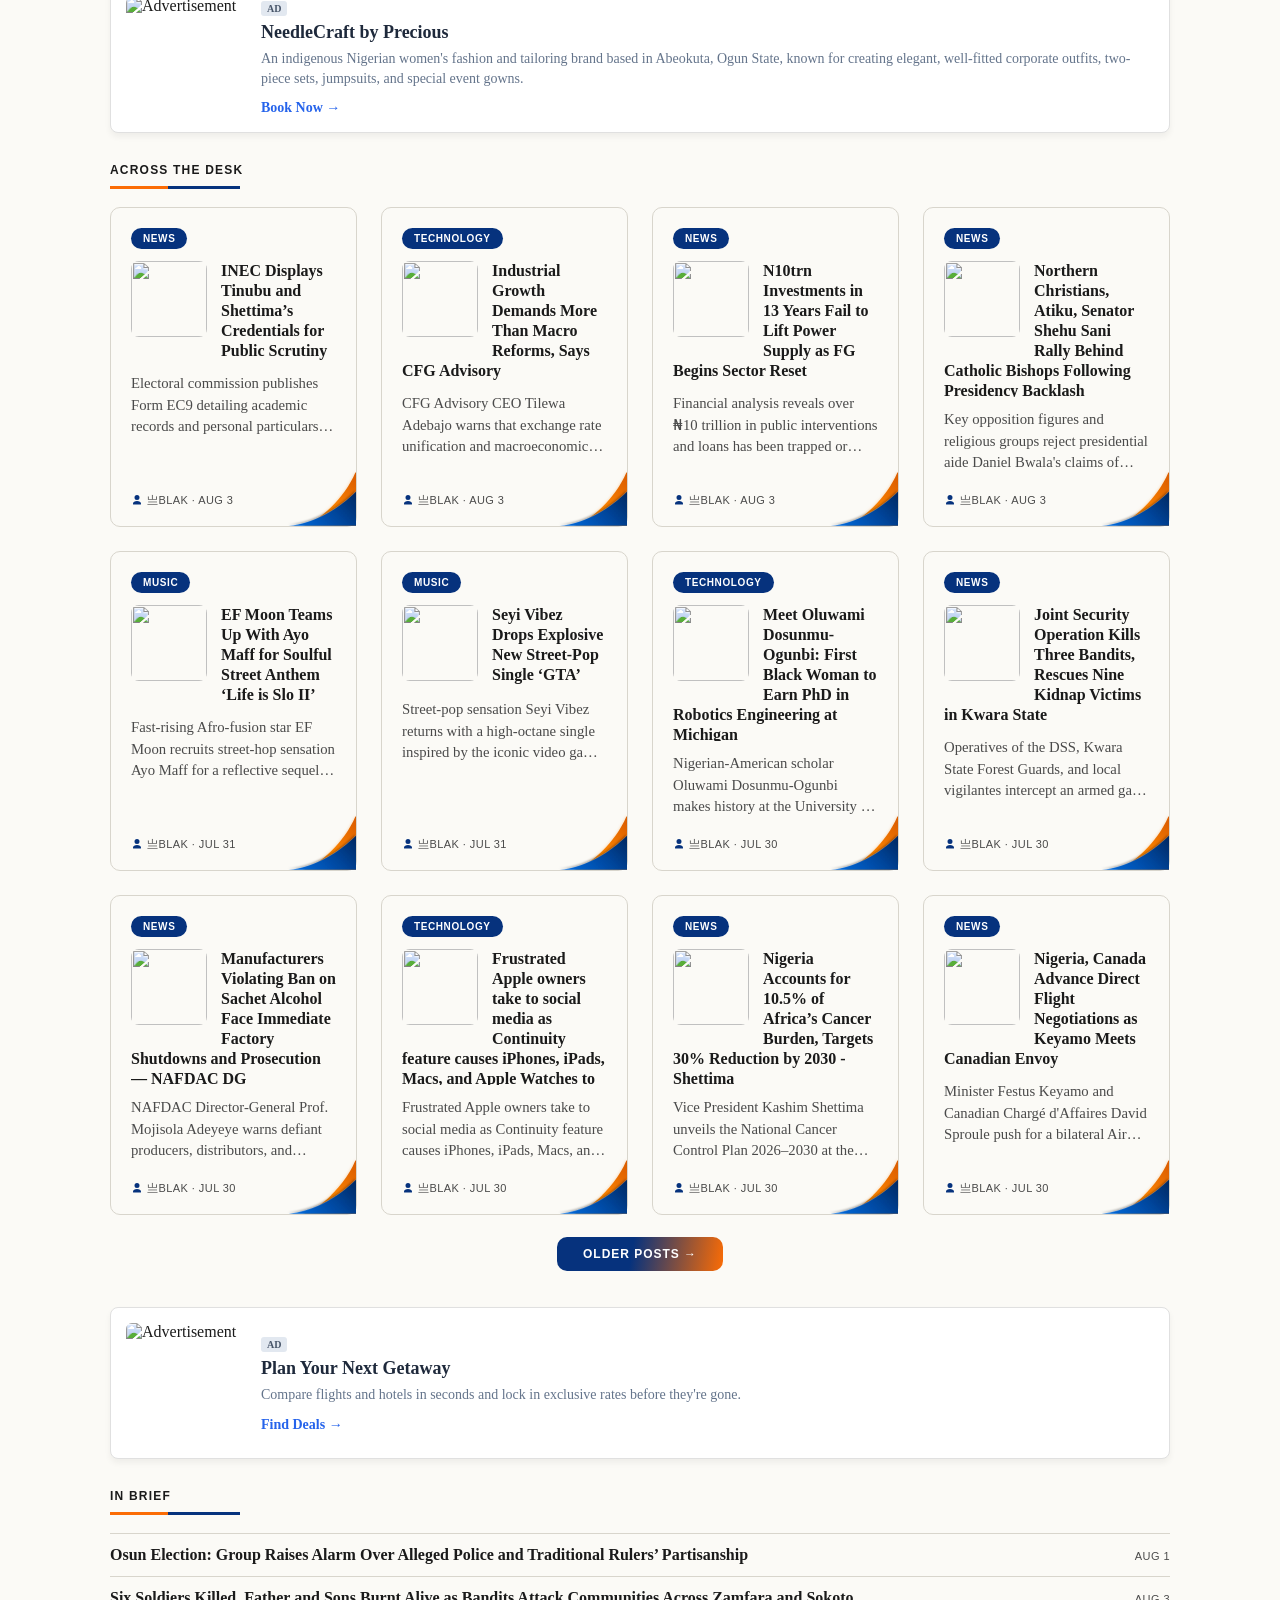
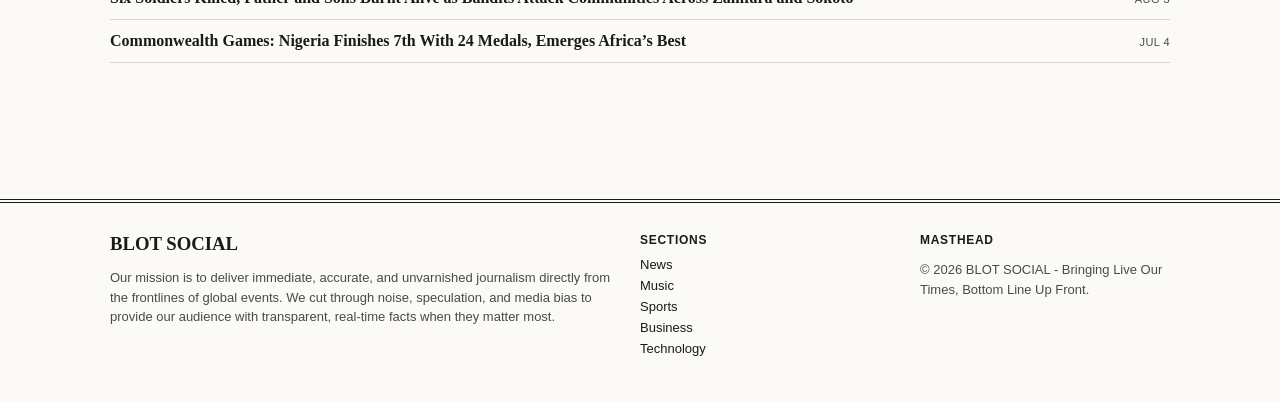
==== commit 4571cadc: "Add files via upload" ====
--- a/index.html
+++ b/index.html
@@ -5,7 +5,7 @@
 <meta name="viewport" content="width=device-width, initial-scale=1">
 <title>BLOT SOCIAL</title>
 <meta name="description" content="Bringing Live Our Times, Bottom Line Up Front.">
-<link rel="stylesheet" href="styles.css?v=15">
+<link rel="stylesheet" href="styles.css?v=16">
 </head>
 <body>
 
@@ -29,7 +29,7 @@
 <nav class="main-nav">
   <ul>
     <li><a href="index.html" class="active">Home</a></li>
-    <li><a href="category.html?cat=World">World</a></li>
+    <li><a href="category.html?cat=News">News</a></li>
     <li><a href="category.html?cat=Music">Music</a></li>
     <li><a href="category.html?cat=Sports">Sports</a></li>
     <li><a href="category.html?cat=Business">Business</a></li>
@@ -88,7 +88,7 @@
     <div class="footer-col">
       <h4>Sections</h4>
       <ul>
-        <li><a href="category.html?cat=World">World</a></li>
+        <li><a href="category.html?cat=News">News</a></li>
         <li><a href="category.html?cat=Music">Music</a></li>
         <li><a href="category.html?cat=Sports">Sports</a></li>
         <li><a href="category.html?cat=Business">Business</a></li>
@@ -102,7 +102,7 @@
   </div>
 </footer>
 
-<script src="articles.js?v=8"></script>
+<script src="articles.js?v=9"></script>
 <script src="ui-helpers.js?v=1"></script>
 <script src="breaking.js?v=1"></script>
 <script src="main.js?v=9"></script>
--- a/styles.css
+++ b/styles.css
@@ -584,6 +584,7 @@
   }
   .four-col-grid .card {
     max-height: 320px;
+    overflow: visible;
   }
   .two-col-grid .card .byline,
   .category-list .card .byline {
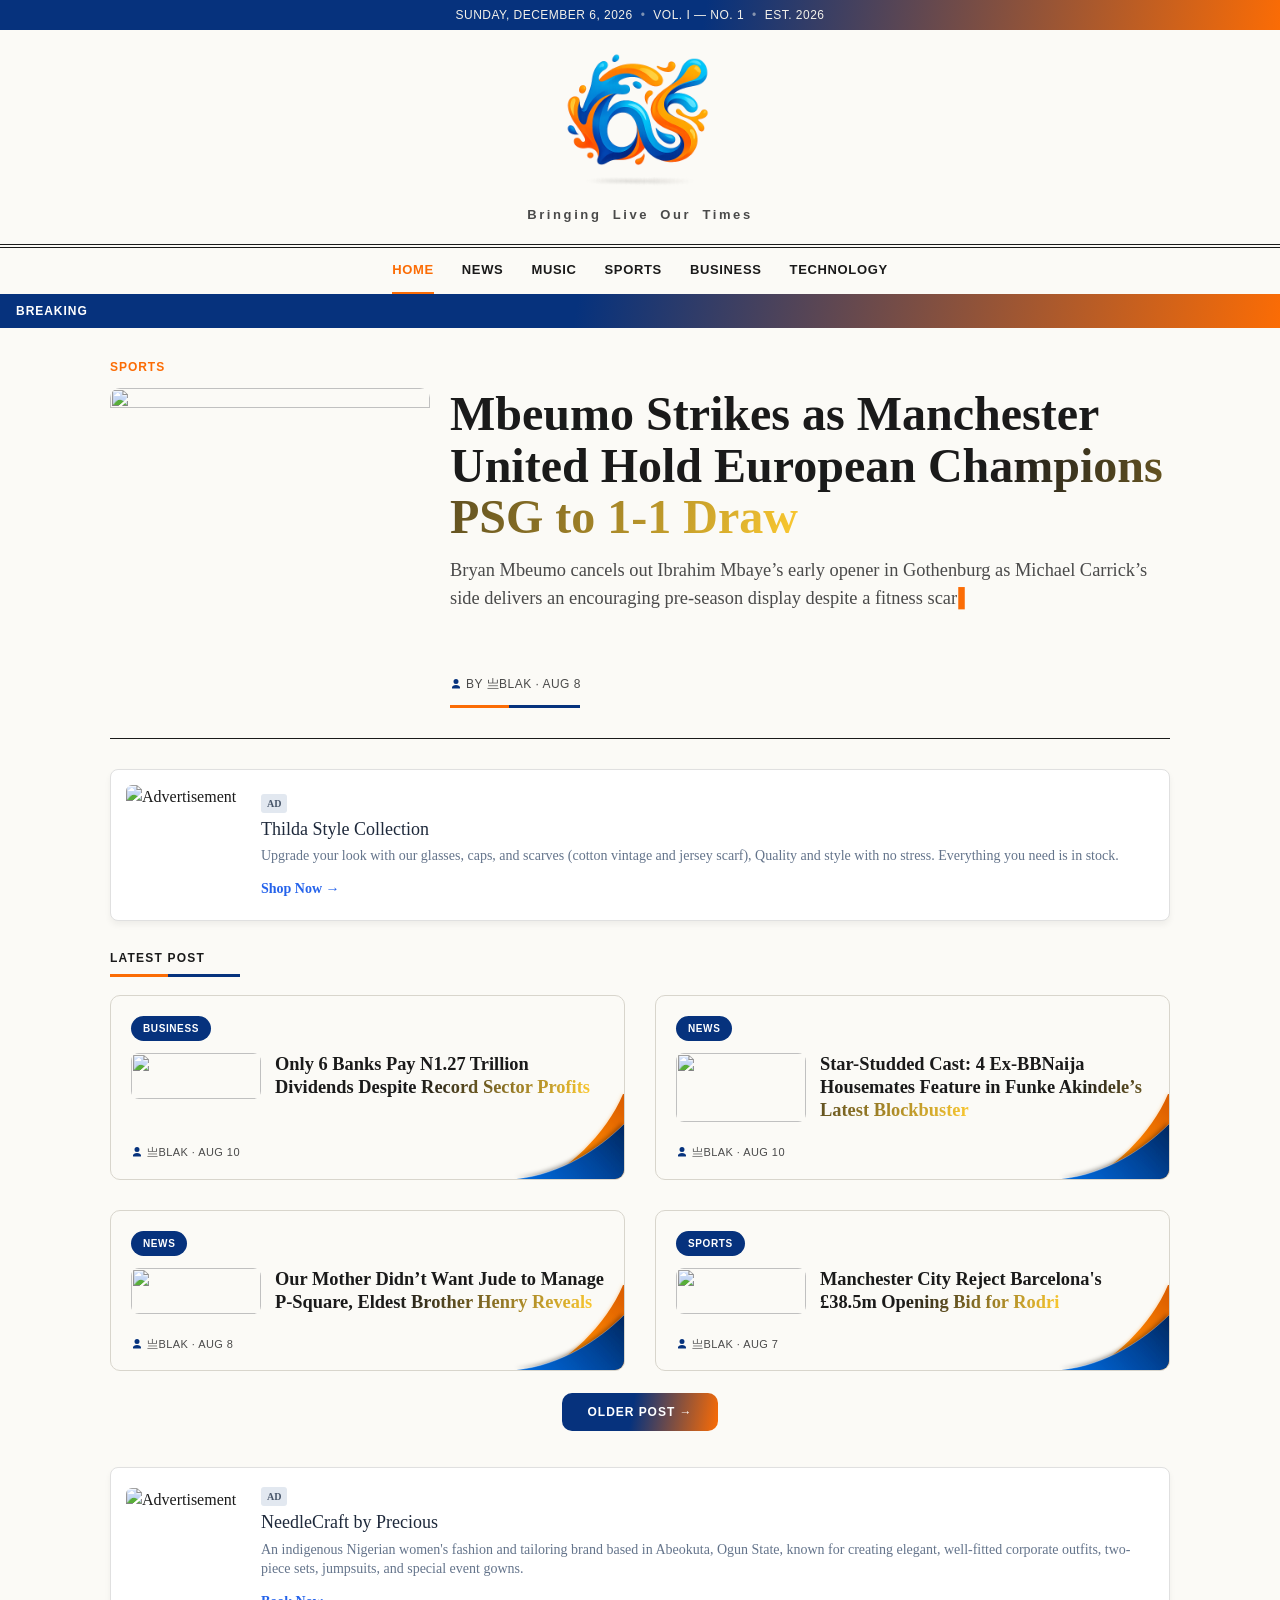
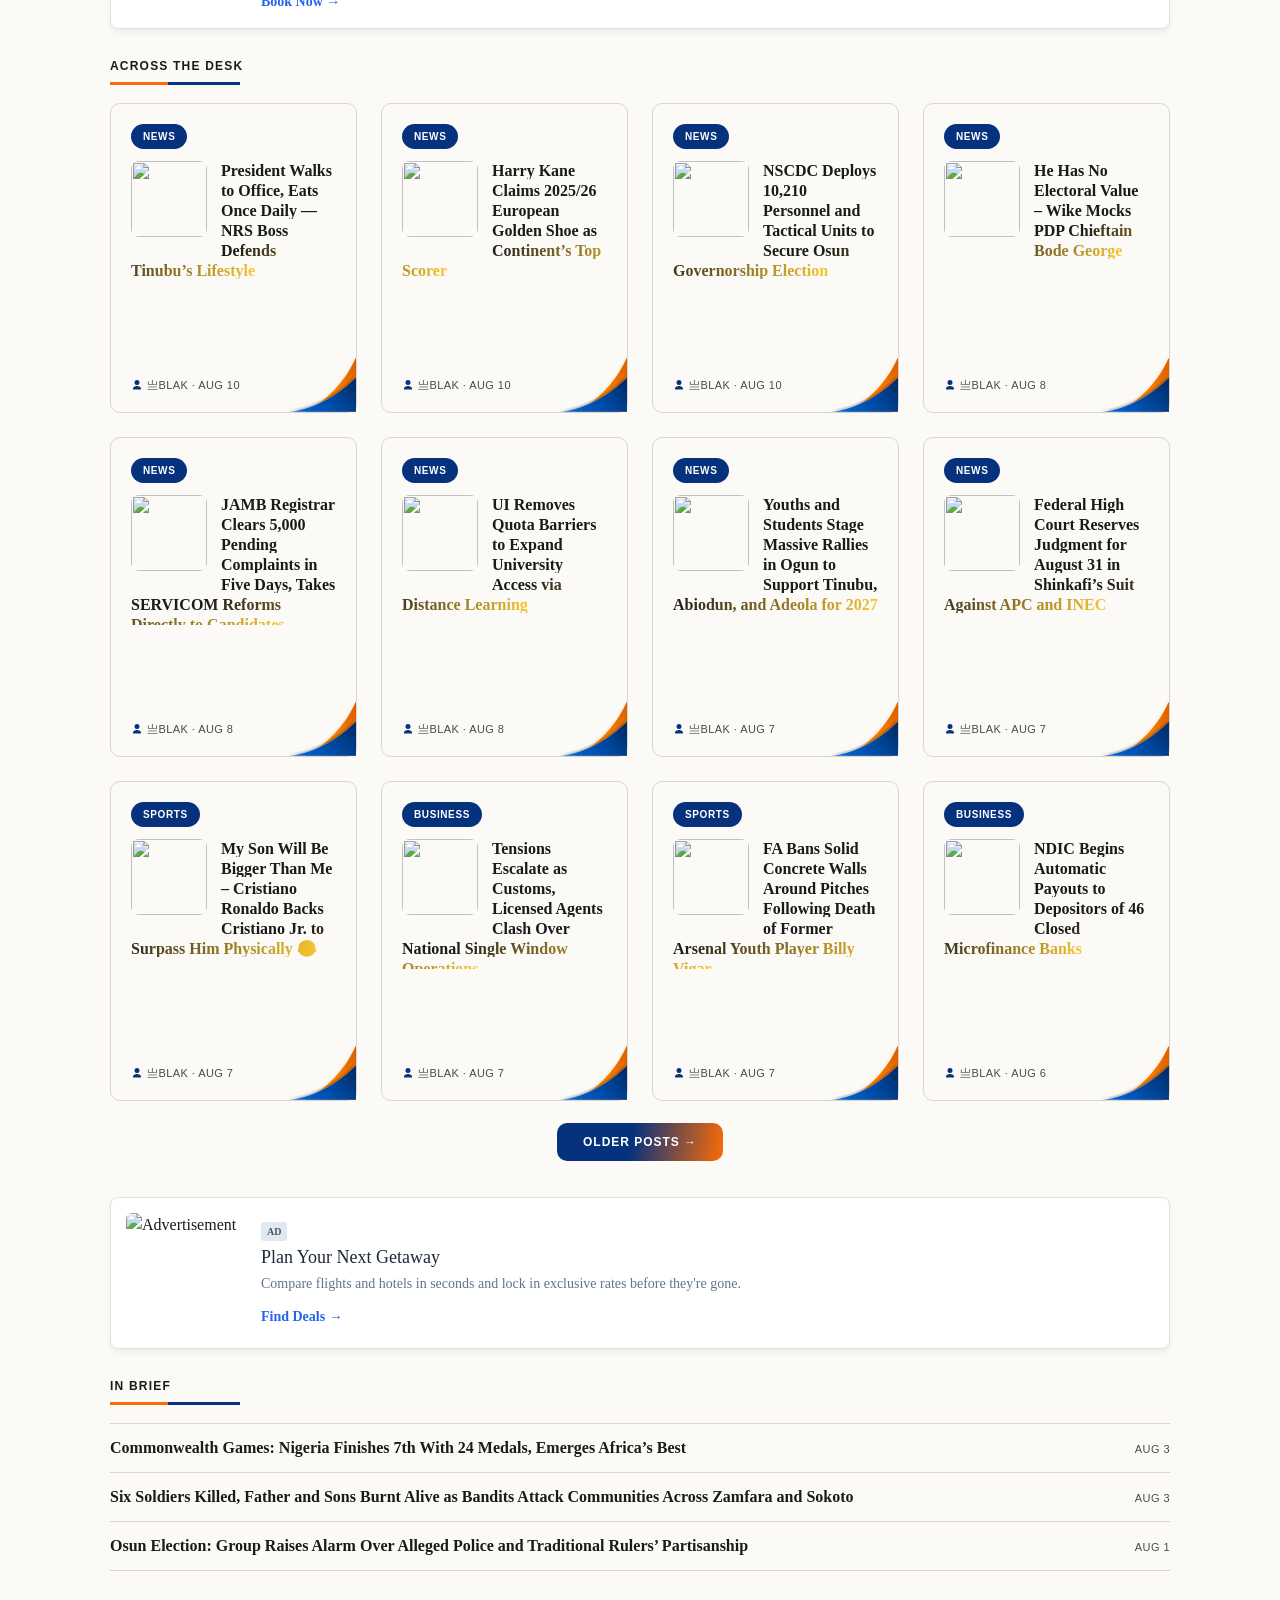
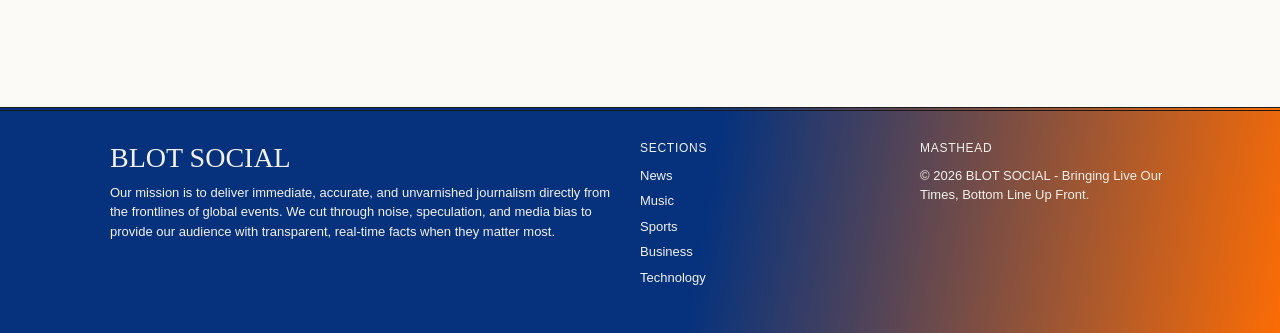
==== commit 2448d508: "Add files via upload" ====
--- a/index.html
+++ b/index.html
@@ -5,9 +5,26 @@
 <meta name="viewport" content="width=device-width, initial-scale=1">
 <title>BLOT SOCIAL</title>
 <meta name="description" content="Bringing Live Our Times, Bottom Line Up Front.">
+<link rel="stylesheet" href="https://cdn.jsdelivr.net/npm/bootstrap@5.3.3/dist/css/bootstrap.min.css">
 <link rel="stylesheet" href="styles.css?v=16">
+<link rel="stylesheet" href="animations.css?v=2">
 </head>
 <body>
+<script>
+(function(){
+  var o = document.createElement('div');
+  o.id = 'bs-preloader';
+  var e = document.createElement('div');
+  e.className = 'bs-preloader-emoji';
+  e.textContent = '\u2764\ufe0f\u200d\ud83d\udd25';
+  var t = document.createElement('div');
+  t.className = 'bs-preloader-text';
+  t.textContent = 'Loading BLOT SOCIAL\u2026';
+  o.appendChild(e);
+  o.appendChild(t);
+  document.body.appendChild(o);
+})();
+</script>
 
 <div class="topbar">
   <div class="topbar-inner">
@@ -106,5 +123,7 @@
 <script src="ui-helpers.js?v=1"></script>
 <script src="breaking.js?v=1"></script>
 <script src="main.js?v=9"></script>
+<script src="https://cdn.jsdelivr.net/npm/bootstrap@5.3.3/dist/js/bootstrap.bundle.min.js"></script>
+<script src="animations.js?v=2"></script>
 </body>
 </html>
--- a/animations.css
+++ b/animations.css
@@ -0,0 +1,311 @@
+/* ==========================================================================
+   BLOT SOCIAL — Motion & Bootstrap-compatibility layer
+   Purely additive: does not edit styles.css, and intentionally sets NO
+   font-family anywhere (styles.css already owns typography — including
+   .masthead-logo / .masthead-tagline, which this file never selects).
+   ========================================================================== */
+
+/* ---- 1. Scroll progress bar (functional, always on) --------------------- */
+#bs-scroll-progress {
+  position: fixed;
+  top: 0;
+  left: 0;
+  height: 3px;
+  width: 0%;
+  background: linear-gradient(90deg, var(--brand-navy, #06327d), var(--accent, #fb6c05));
+  z-index: 10000;
+  transition: width 0.08s linear;
+}
+
+/* ---- 2. Loading preloader (animated emoji, functional) ------------------ */
+#bs-preloader {
+  position: fixed;
+  inset: 0;
+  z-index: 9999;
+  display: flex;
+  flex-direction: column;
+  align-items: center;
+  justify-content: center;
+  gap: 10px;
+  background: var(--paper, #fbfaf6);
+  transition: opacity 0.4s ease;
+}
+#bs-preloader.bs-preloader-hide {
+  opacity: 0;
+  pointer-events: none;
+}
+.bs-preloader-emoji {
+  font-size: 46px;
+  animation: bs-bounce 1s ease-in-out infinite;
+}
+.bs-preloader-text {
+  font-size: 12px;
+  letter-spacing: 0.1em;
+  text-transform: uppercase;
+  color: var(--ink-soft, #4a4a4a);
+}
+@keyframes bs-bounce {
+  0%, 100% { transform: translateY(0) rotate(-6deg); }
+  50% { transform: translateY(-14px) rotate(6deg); }
+}
+
+/* ---- All headlines bold (home, category, and article page) -------------- */
+.card h3,
+.hero h2,
+#article-root h1 {
+  font-weight: 700;
+}
+
+/* ---- Footer takes the header's navy-to-accent gradient ------------------ */
+.site-footer {
+  background: linear-gradient(100deg, var(--brand-navy, #06327d) 0%, var(--brand-navy, #06327d) 55%, var(--accent, #fb6c05) 100%);
+}
+.footer-col h3,
+.footer-col h4,
+.footer-col p,
+.footer-col ul li,
+.footer-col a {
+  color: #f3f1ea;
+}
+
+@media (prefers-reduced-motion: no-preference) {
+
+  /* ---- 3. Scroll-reveal for card/hero/section containers ---------------- */
+  .reveal-up {
+    opacity: 0;
+    transform: translateY(24px);
+    transition: opacity 0.6s ease, transform 0.6s ease;
+  }
+  .reveal-up.is-visible {
+    opacity: 1;
+    transform: translateY(0);
+  }
+
+  /* ---- 4. Hover: card lift + media zoom ---------------------------------- */
+  .card {
+    transition: transform 0.28s ease, box-shadow 0.28s ease;
+  }
+  .card:hover {
+    transform: translateY(-6px);
+    box-shadow: 0 14px 28px -12px rgba(6, 50, 125, 0.28);
+  }
+  .card-media img,
+  .hero-media img {
+    transition: transform 0.5s ease;
+  }
+  .card:hover .card-media img,
+  .hero:hover .hero-media img {
+    transform: scale(1.05);
+  }
+
+  /* ---- 5. Hover: nav underline sweep ------------------------------------- */
+  .main-nav a {
+    position: relative;
+  }
+  .main-nav a::before {
+    content: "";
+    position: absolute;
+    left: 0;
+    bottom: -2px;
+    width: 100%;
+    height: 2px;
+    background: var(--accent, #fb6c05);
+    transform: scaleX(0);
+    transform-origin: left;
+    transition: transform 0.25s ease;
+  }
+  .main-nav a:hover::before,
+  .main-nav a.active::before {
+    transform: scaleX(1);
+  }
+
+  /* ---- 6. Breaking bar label pulse --------------------------------------- */
+  .breaking-label {
+    animation: bs-pulse 2.2s ease-in-out infinite;
+  }
+  @keyframes bs-pulse {
+    0%, 100% { opacity: 1; }
+    50% { opacity: 0.55; }
+  }
+
+  /* ---- 7. On-click: button press + hover lift ---------------------------- */
+  .load-more-btn,
+  .btn {
+    transition: transform 0.2s ease, box-shadow 0.2s ease, opacity 0.2s ease, background-color 0.2s ease;
+  }
+  .load-more-btn:hover,
+  .btn:hover {
+    transform: translateY(-2px);
+    box-shadow: 0 8px 16px -8px rgba(26, 26, 26, 0.35);
+  }
+  .load-more-btn:active,
+  .btn:active {
+    transform: translateY(0) scale(0.96);
+  }
+
+  /* ---- 8. Ambient shine loop on Trending posts (flame-tagged eyebrow) ---- */
+  .card:has(.icon-flame),
+  .hero:has(.icon-flame) {
+    position: relative;
+    overflow: hidden;
+  }
+  .card:has(.icon-flame)::after,
+  .hero:has(.icon-flame)::after {
+    content: "";
+    position: absolute;
+    top: 0;
+    left: -160%;
+    width: 55%;
+    height: 100%;
+    background: linear-gradient(115deg, transparent 0%, rgba(255, 255, 255, 0.55) 45%, transparent 90%);
+    transform: skewX(-20deg);
+    animation: bs-ambient-shine 4.5s ease-in-out infinite;
+    pointer-events: none;
+  }
+  @keyframes bs-ambient-shine {
+    0% { left: -160%; }
+    35% { left: 140%; }
+    100% { left: 140%; }
+  }
+
+  /* ---- 9. Typewriter cursor (used by animations.js, repeats on re-entry) - */
+  .type-cursor {
+    display: inline-block;
+    margin-left: 1px;
+    color: var(--accent, #fb6c05);
+    animation: bs-blink 0.8s steps(1) infinite;
+  }
+  @keyframes bs-blink {
+    50% { opacity: 0; }
+  }
+
+  /* ---- 10. On-click: slide right + fade before navigating to a post ------ */
+  .slide-right-out {
+    animation: bs-slide-right 0.35s ease forwards;
+    pointer-events: none;
+  }
+  @keyframes bs-slide-right {
+    to { transform: translateX(70px); opacity: 0; }
+  }
+
+  /* ---- 11. Footer link hover --------------------------------------------- */
+  .footer-col a {
+    transition: color 0.2s ease, padding-left 0.2s ease;
+  }
+  .footer-col a:hover {
+    color: var(--accent, #fb6c05);
+    padding-left: 4px;
+  }
+
+  /* ---- 12. Shine sweep on hover AND on click, repeatable -----------------
+     .shine / .shine-overlay:hover .shine are exactly as supplied. The
+     .shine-active variant + keyframes are added so a click can replay the
+     same sweep on demand (animations.js toggles that class per click). --- */
+  .shine-overlay {
+    position: relative;
+  }
+  .shine {
+    position: absolute;
+    left: 0;
+    top: 0;
+    width: 100%;
+    height: 100%;
+    background: linear-gradient(to right, rgba(255,255,255,0) 0%, rgba(255,255,255,0.8) 50%, rgba(255,255,255,0) 100%);
+    pointer-events: none;
+    z-index: 3;
+    opacity: 0;
+    transform: skew(-25deg);
+  }
+  .shine-overlay:hover .shine,
+  .shine-overlay.shine-active .shine {
+    animation: shine-sweep 0.75s ease-in-out;
+  }
+  @keyframes shine-sweep {
+    0%   { opacity: 0; transform: translateX(-120%) skew(-25deg); }
+    40%  { opacity: 1; }
+    100% { opacity: 0; transform: translateX(120%) skew(-25deg); }
+  }
+
+  /* ---- 13. Shine-text on every headline (home + reading page) ------------
+     Base text is black; a gold band sweeps across continuously. (Opaque
+     black requires -webkit-text-fill-color: transparent + solid gradient
+     stops for the clip to actually show the gold, unlike the earlier
+     translucent-white version.) --------------------------------------- */
+  .shine-text {
+    color: var(--ink, #1a1a1a); /* fallback if background-clip: text isn't supported */
+    background: linear-gradient(
+      110deg,
+      var(--ink, #1a1a1a) 35%,
+      #f8c630 50%,
+      var(--ink, #1a1a1a) 65%
+    );
+    background-size: 200% 100%;
+    -webkit-background-clip: text;
+    background-clip: text;
+    -webkit-text-fill-color: transparent;
+    animation: shine-text-sweep 3s infinite linear;
+  }
+  @keyframes shine-text-sweep {
+    0%   { background-position: 200% 0; }
+    100% { background-position: -200% 0; }
+  }
+}
+
+/* ---- Share row on the article page (after the tags, article.js output) - */
+.bs-share-row {
+  display: flex;
+  align-items: center;
+  gap: 10px;
+  margin: 28px 0 8px;
+  padding-top: 20px;
+  border-top: 1px solid var(--rule-light, #d8d5cc);
+  flex-wrap: wrap;
+}
+.bs-share-label {
+  font-size: 12px;
+  text-transform: uppercase;
+  letter-spacing: 0.08em;
+  color: var(--ink-soft, #4a4a4a);
+  margin-right: 4px;
+}
+.bs-share-btn {
+  display: inline-flex;
+  align-items: center;
+  justify-content: center;
+  width: 34px;
+  height: 34px;
+  border-radius: 50%;
+  background: var(--share-color, var(--brand-navy, #06327d));
+  color: #fff;
+  position: relative;
+  transition: transform 0.2s ease, box-shadow 0.2s ease;
+}
+.bs-share-btn:hover {
+  transform: translateY(-3px) scale(1.08);
+  box-shadow: 0 6px 14px -6px rgba(0, 0, 0, 0.4);
+}
+.bs-share-btn.bs-share-copied::after {
+  content: "Link copied";
+  position: absolute;
+  bottom: 120%;
+  left: 50%;
+  transform: translateX(-50%);
+  background: var(--ink, #1a1a1a);
+  color: #fff;
+  font-size: 11px;
+  padding: 3px 8px;
+  border-radius: 4px;
+  white-space: nowrap;
+}
+
+/* Bootstrap component color alignment, only for components we introduce */
+.btn-brand {
+  background-color: var(--accent, #fb6c05);
+  border-color: var(--accent, #fb6c05);
+  color: #fff;
+}
+.btn-brand:hover {
+  background-color: var(--brand-navy, #06327d);
+  border-color: var(--brand-navy, #06327d);
+  color: #fff;
+}
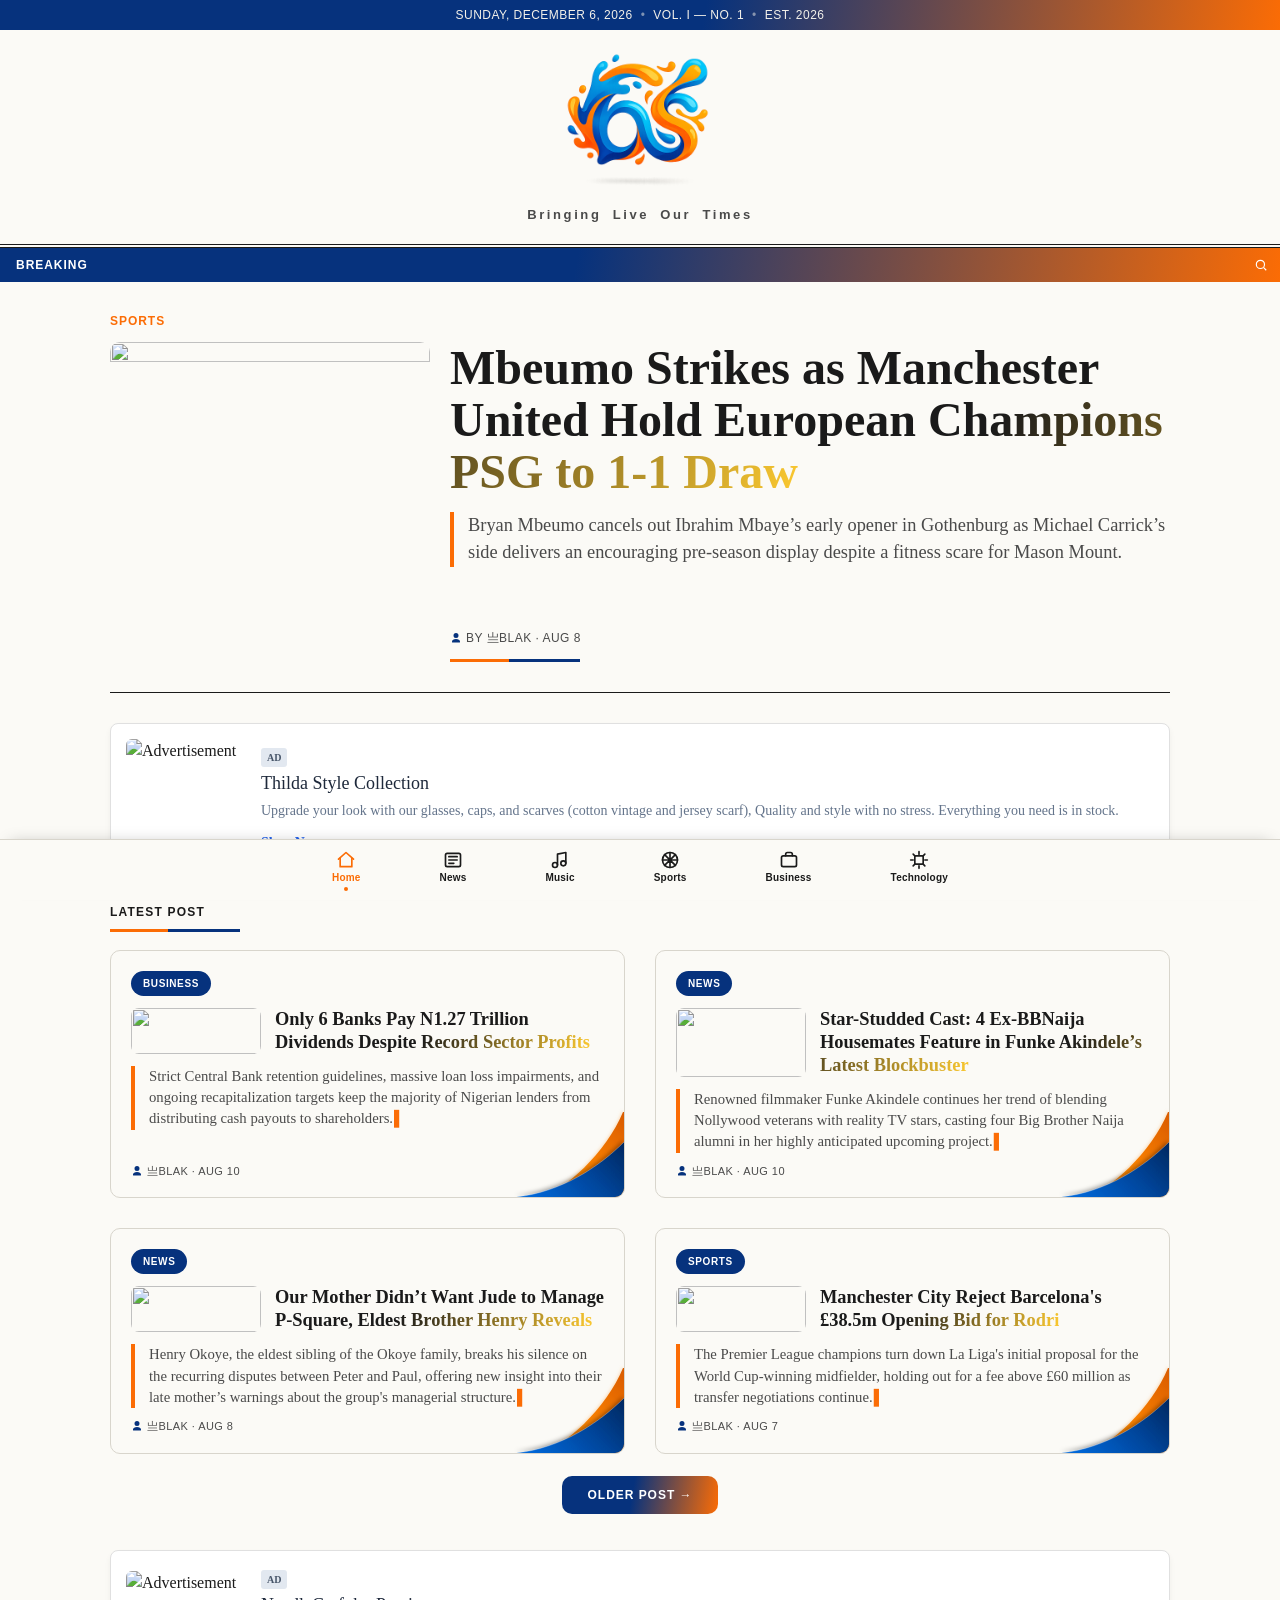
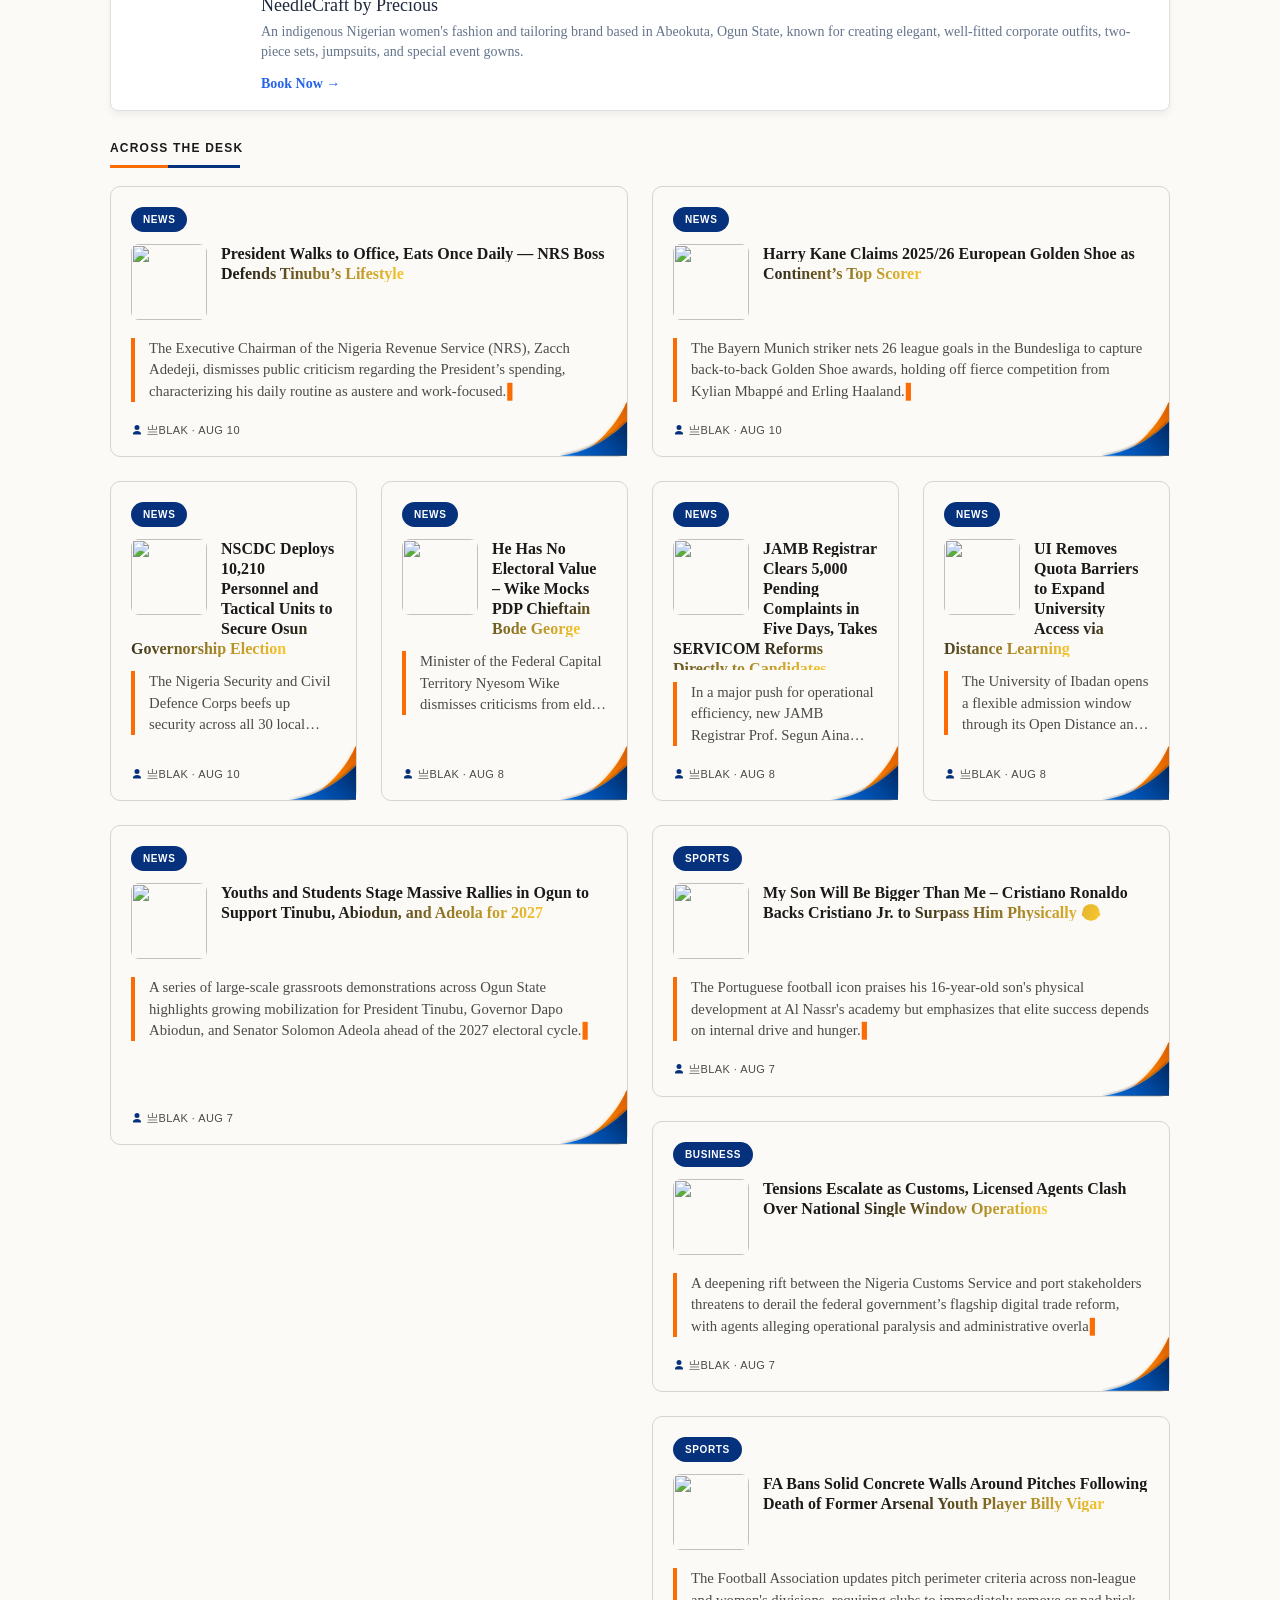
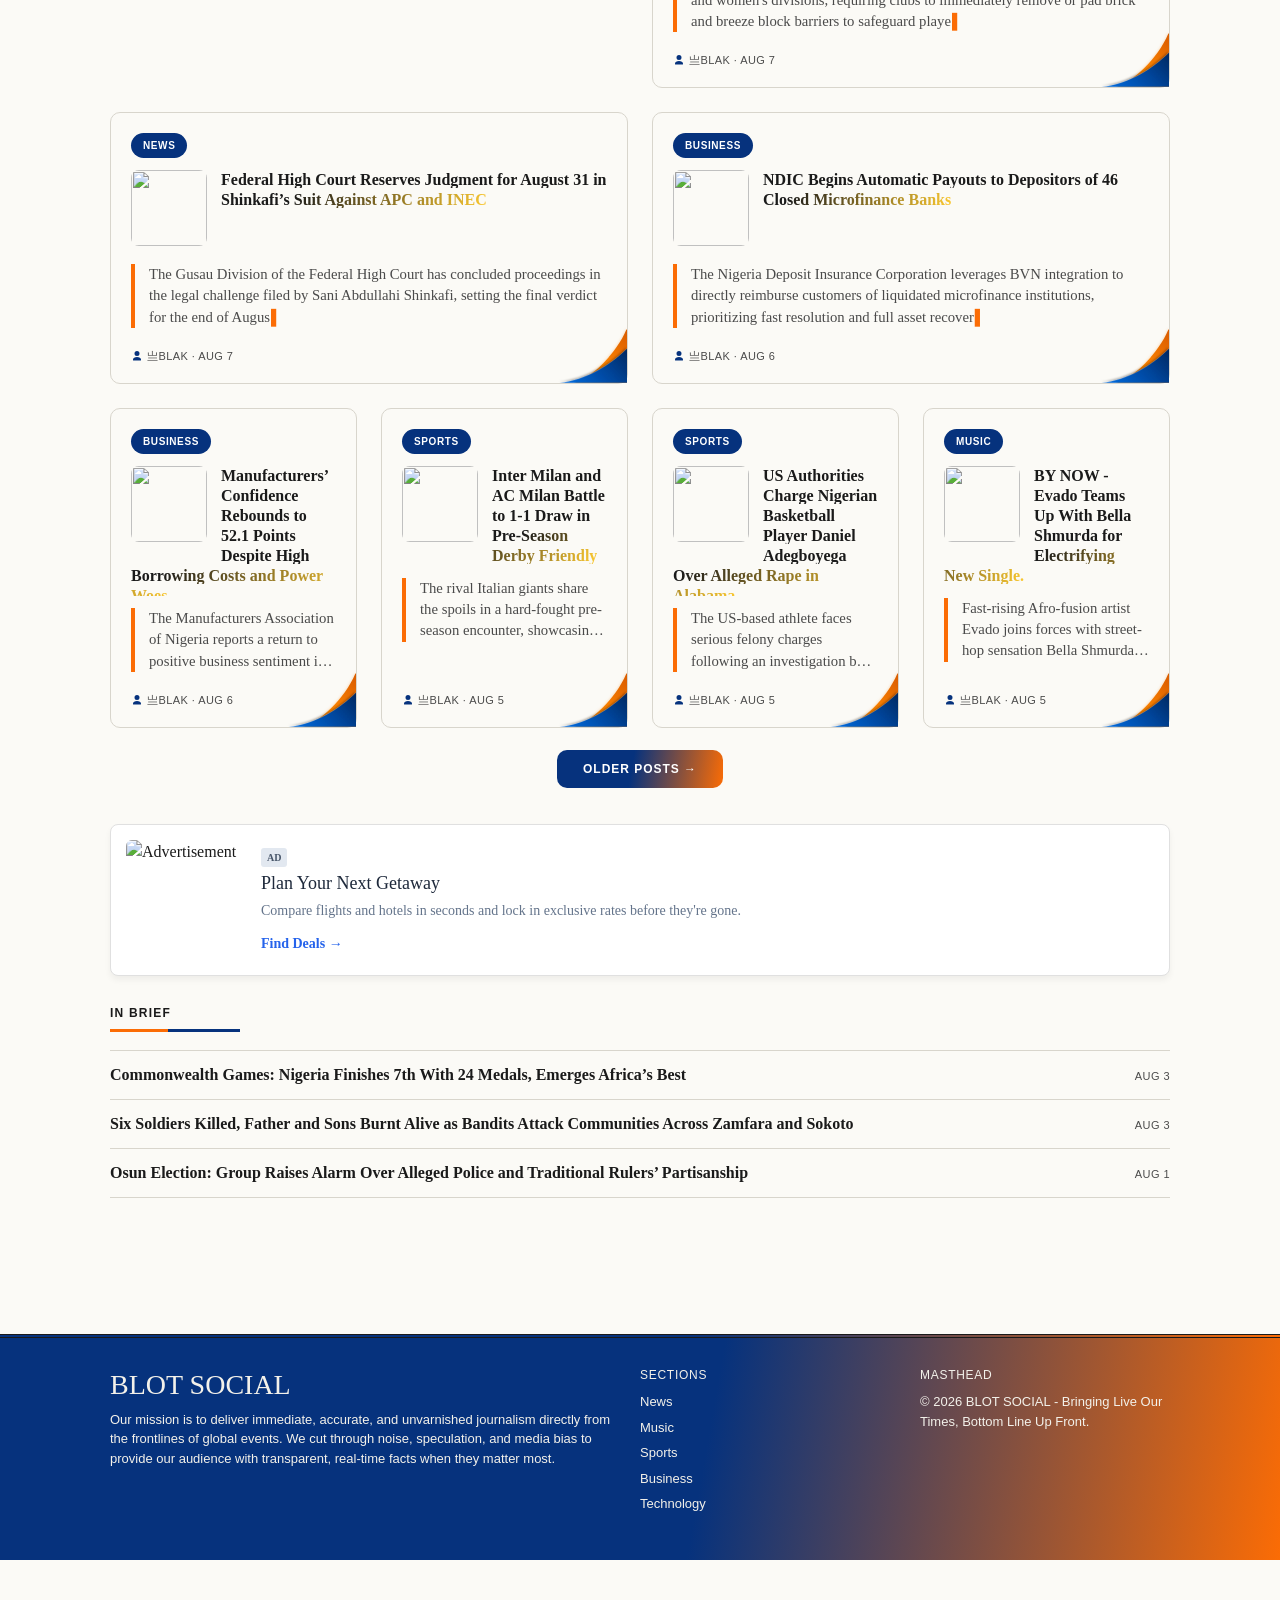
==== commit 100268fc: "Add files via upload" ====
--- a/index.html
+++ b/index.html
@@ -14,14 +14,11 @@
 (function(){
   var o = document.createElement('div');
   o.id = 'bs-preloader';
-  var e = document.createElement('div');
-  e.className = 'bs-preloader-emoji';
-  e.textContent = '\u2764\ufe0f\u200d\ud83d\udd25';
-  var t = document.createElement('div');
-  t.className = 'bs-preloader-text';
-  t.textContent = 'Loading BLOT SOCIAL\u2026';
-  o.appendChild(e);
-  o.appendChild(t);
+  var img = document.createElement('img');
+  img.className = 'bs-preloader-logo';
+  img.src = 'logo-loader.png';
+  img.alt = 'Loading';
+  o.appendChild(img);
   document.body.appendChild(o);
 })();
 </script>
--- a/animations.css
+++ b/animations.css
@@ -34,25 +34,118 @@
   opacity: 0;
   pointer-events: none;
 }
-.bs-preloader-emoji {
-  font-size: 46px;
+.bs-preloader-logo {
+  width: 50vw;
+  max-width: 420px;
+  height: auto;
   animation: bs-bounce 1s ease-in-out infinite;
-}
-.bs-preloader-text {
-  font-size: 12px;
-  letter-spacing: 0.1em;
-  text-transform: uppercase;
-  color: var(--ink-soft, #4a4a4a);
 }
 @keyframes bs-bounce {
   0%, 100% { transform: translateY(0) rotate(-6deg); }
   50% { transform: translateY(-14px) rotate(6deg); }
+}
+
+/* ---- Prevent horizontal overflow -----------------------------------------
+   .card already has overflow:hidden in styles.css; .hero does not, so the
+   injected .shine sweep (transform: skew) could bleed past the viewport on
+   the homepage where the hero sits full-width. Fixing at the source,
+   plus a harmless safety net. -------------------------------------------- */
+html, body {
+  max-width: 100%;
+  overflow-x: hidden;
+}
+.hero {
+  overflow: hidden;
+}
+
+/* ---- Nav moved to a bottom tab bar (icon above label), both mobile and
+   desktop. Icons/labels are injected per-link by animations.js; this only
+   restyles the existing <nav class="main-nav"> markup and retires the old
+   top-bar underline-hover treatment, which doesn't fit a tab-bar look. -- */
+.main-nav {
+  position: fixed;
+  left: 0;
+  right: 0;
+  bottom: 0;
+  z-index: 40;
+  background: var(--paper, #fbfaf6);
+  border-top: 1px solid var(--rule-light, #d8d5cc);
+  box-shadow: 0 -6px 16px -10px rgba(0, 0, 0, 0.25);
+}
+.main-nav ul {
+  max-width: 640px;
+  padding: 4px 8px;
+  gap: 4px;
+  justify-content: space-between;
+}
+.main-nav a {
+  display: flex;
+  flex-direction: column;
+  align-items: center;
+  gap: 3px;
+  padding: 6px 4px 5px;
+  font-size: 10px;
+  letter-spacing: 0.02em;
+  text-transform: none;
+  border-bottom: none;
+}
+.main-nav a::before {
+  display: none; /* retire the old underline-sweep hover for the tab-bar look */
+}
+.main-nav a:hover,
+.main-nav a.active {
+  border-bottom-color: transparent;
+  color: var(--accent, #fb6c05);
+}
+.main-nav a.active::after {
+  content: "";
+  width: 4px;
+  height: 4px;
+  border-radius: 50%;
+  background: var(--accent, #fb6c05);
+  margin-top: 1px;
+}
+.bs-nav-icon {
+  display: flex;
+  width: 20px;
+  height: 20px;
+}
+.bs-nav-icon svg {
+  width: 100%;
+  height: 100%;
+}
+.bs-nav-label {
+  line-height: 1;
+}
+body {
+  padding-bottom: 70px; /* clearance so the fixed bottom nav never covers content */
 }
 
 /* ---- All headlines bold (home, category, and article page) -------------- */
 .card h3,
 .hero h2,
 #article-root h1 {
+  font-weight: 700;
+}
+
+/* ---- Vertical accent line to the left of every Dek/Subheading ----------- */
+.dek {
+  border-left: 4px solid var(--accent, #fb6c05);
+  padding-left: 14px;
+}
+
+/* ---- Drop cap on the first letter of the article body -------------------
+   Applied only to the very first body paragraph via the .bs-dropcap class
+   (added by animations.js), since the article's other <p> tags (dek, ad
+   description, etc.) all carry their own class and would otherwise be
+   picked up by a plain :first-of-type selector. ------------------------- */
+.bs-dropcap::first-letter {
+  float: left;
+  font-size: 3.4em;
+  line-height: 0.82;
+  padding-right: 8px;
+  padding-top: 4px;
+  color: var(--brand-navy, #06327d);
   font-weight: 700;
 }
 
@@ -298,6 +391,184 @@
   white-space: nowrap;
 }
 
+/* ---- More Stories (article page, after the share row) ------------------- */
+.bs-more-stories {
+  margin-top: 32px;
+  padding-top: 20px;
+  border-top: 1px solid var(--rule-light, #d8d5cc);
+}
+.bs-more-stories h2 {
+  font-size: 1.1rem;
+  margin: 0 0 14px;
+}
+.bs-more-list {
+  list-style: none;
+  margin: 0;
+  padding: 0;
+}
+.bs-more-item {
+  display: flex;
+  align-items: center;
+  gap: 14px;
+  padding: 12px 0;
+  border-bottom: 1px solid var(--rule-light, #d8d5cc);
+  text-decoration: none;
+  color: inherit;
+}
+.bs-more-thumb {
+  flex: 0 0 64px;
+  width: 64px;
+  height: 64px;
+  object-fit: cover;
+  border-radius: 6px;
+}
+.bs-more-info {
+  display: flex;
+  flex-direction: column;
+  gap: 4px;
+  min-width: 0;
+}
+.bs-more-headline {
+  font-size: 0.95rem;
+  font-weight: 600;
+  line-height: 1.3;
+}
+.bs-more-item:hover .bs-more-headline {
+  color: var(--accent, #fb6c05);
+}
+.bs-more-byline {
+  font-size: 11px;
+  color: var(--ink-soft, #4a4a4a);
+}
+
+/* ---- Search button + overlay panel on the right of the Breaking marquee - */
+.breaking-bar {
+  position: relative;
+}
+.bs-search-toggle {
+  flex: 0 0 auto;
+  display: flex;
+  align-items: center;
+  justify-content: center;
+  width: 38px;
+  color: #fff;
+  background: transparent;
+  border: none;
+  cursor: pointer;
+  padding: 0 12px;
+}
+.bs-search-toggle:hover {
+  color: #ffe1c2;
+}
+.bs-search-panel {
+  position: absolute;
+  top: 0;
+  right: 0;
+  height: 100%;
+  width: 0;
+  overflow: hidden;
+  display: flex;
+  align-items: center;
+  background: var(--brand-navy, #06327d);
+  transition: width 0.3s ease;
+  z-index: 5;
+}
+.bs-search-panel.open {
+  width: min(420px, 92%);
+  padding: 0 10px;
+}
+.bs-search-input {
+  flex: 1 1 auto;
+  min-width: 0;
+  border: none;
+  background: rgba(255, 255, 255, 0.15);
+  color: #fff;
+  padding: 6px 10px;
+  border-radius: 4px;
+  font-size: 13px;
+  outline: none;
+}
+.bs-search-input::placeholder {
+  color: rgba(255, 255, 255, 0.7);
+}
+.bs-search-results {
+  position: fixed;
+  max-height: 280px;
+  overflow-y: auto;
+  background: var(--paper, #fbfaf6);
+  box-shadow: 0 10px 24px -8px rgba(0, 0, 0, 0.35);
+  border-radius: 0 0 6px 6px;
+  z-index: 10001;
+  display: none;
+}
+.bs-search-results.open {
+  display: block;
+}
+.bs-search-result {
+  display: block;
+  padding: 8px 12px;
+  font-size: 13px;
+  color: var(--ink, #1a1a1a);
+  text-decoration: none;
+  border-bottom: 1px solid var(--rule-light, #d8d5cc);
+}
+.bs-search-result:hover {
+  background: rgba(6, 50, 125, 0.06);
+  color: var(--accent, #fb6c05);
+}
+.bs-search-empty {
+  padding: 10px 12px;
+  font-size: 12px;
+  color: var(--ink-soft, #4a4a4a);
+}
+
+/* ---- "Across the Desk" repositioning (desktop only) ---------------------
+   Cards 1-16 are the SAME .card markup main.js renders (main.js's own
+   ACROSS_DESK_PAGE_SIZE is 16, so all 16 come from its normal render —
+   nothing here appends anything) — only position/size WITHIN the grid
+   changes, via grid-column/grid-row spans. "Big" cards get more grid
+   footprint (wider and/or taller allotted space) than "small" ones so the
+   two are actually visually distinct, not just same-size cards moved
+   around.
+
+   Desktop (>760px):
+     cards 1-6  — Image-1 layout: 2 big cards side by side (half-width
+                  each), then 4 small cards in a single row below
+                  (quarter-width each).
+     cards 7-12 — Image-2 layout: one tall feature (left column, spans 3
+                  row-tracks) with one small item below it (1 row-track),
+                  next to 4 small items stacked evenly in the right column.
+     cards 13-16 — left in the grid's original, unpositioned 4-across
+                  format.
+
+   Mobile (<=760px): no override here at all — falls through to the
+   site's normal single-column stacking from styles.css, unchanged. ------ */
+@media (min-width: 761px) {
+  #across-desk {
+    grid-template-columns: repeat(4, 1fr);
+  }
+  /* Image-1 layout: cards 1-6 (2 big, half-width; 4 small, quarter-width) */
+  #across-desk .card:nth-child(1) { grid-column: 1 / 3; grid-row: 1 / 2; }
+  #across-desk .card:nth-child(2) { grid-column: 3 / 5; grid-row: 1 / 2; }
+  #across-desk .card:nth-child(3) { grid-column: 1 / 2; grid-row: 2 / 3; }
+  #across-desk .card:nth-child(4) { grid-column: 2 / 3; grid-row: 2 / 3; }
+  #across-desk .card:nth-child(5) { grid-column: 3 / 4; grid-row: 2 / 3; }
+  #across-desk .card:nth-child(6) { grid-column: 4 / 5; grid-row: 2 / 3; }
+  /* Image-2 layout: cards 7-12 (1 tall feature + 1 small on the left,
+     4 small stacked on the right) */
+  #across-desk .card:nth-child(7)  { grid-column: 1 / 3; grid-row: 3 / 6; }
+  #across-desk .card:nth-child(8)  { grid-column: 1 / 3; grid-row: 6 / 7; }
+  #across-desk .card:nth-child(9)  { grid-column: 3 / 5; grid-row: 3 / 4; }
+  #across-desk .card:nth-child(10) { grid-column: 3 / 5; grid-row: 4 / 5; }
+  #across-desk .card:nth-child(11) { grid-column: 3 / 5; grid-row: 5 / 6; }
+  #across-desk .card:nth-child(12) { grid-column: 3 / 5; grid-row: 6 / 7; }
+  /* cards 13-16: original format, auto-placed in a fresh row */
+  #across-desk .card:nth-child(13) { grid-column: 1 / 2; grid-row: 7 / 8; }
+  #across-desk .card:nth-child(14) { grid-column: 2 / 3; grid-row: 7 / 8; }
+  #across-desk .card:nth-child(15) { grid-column: 3 / 4; grid-row: 7 / 8; }
+  #across-desk .card:nth-child(16) { grid-column: 4 / 5; grid-row: 7 / 8; }
+}
+
 /* Bootstrap component color alignment, only for components we introduce */
 .btn-brand {
   background-color: var(--accent, #fb6c05);
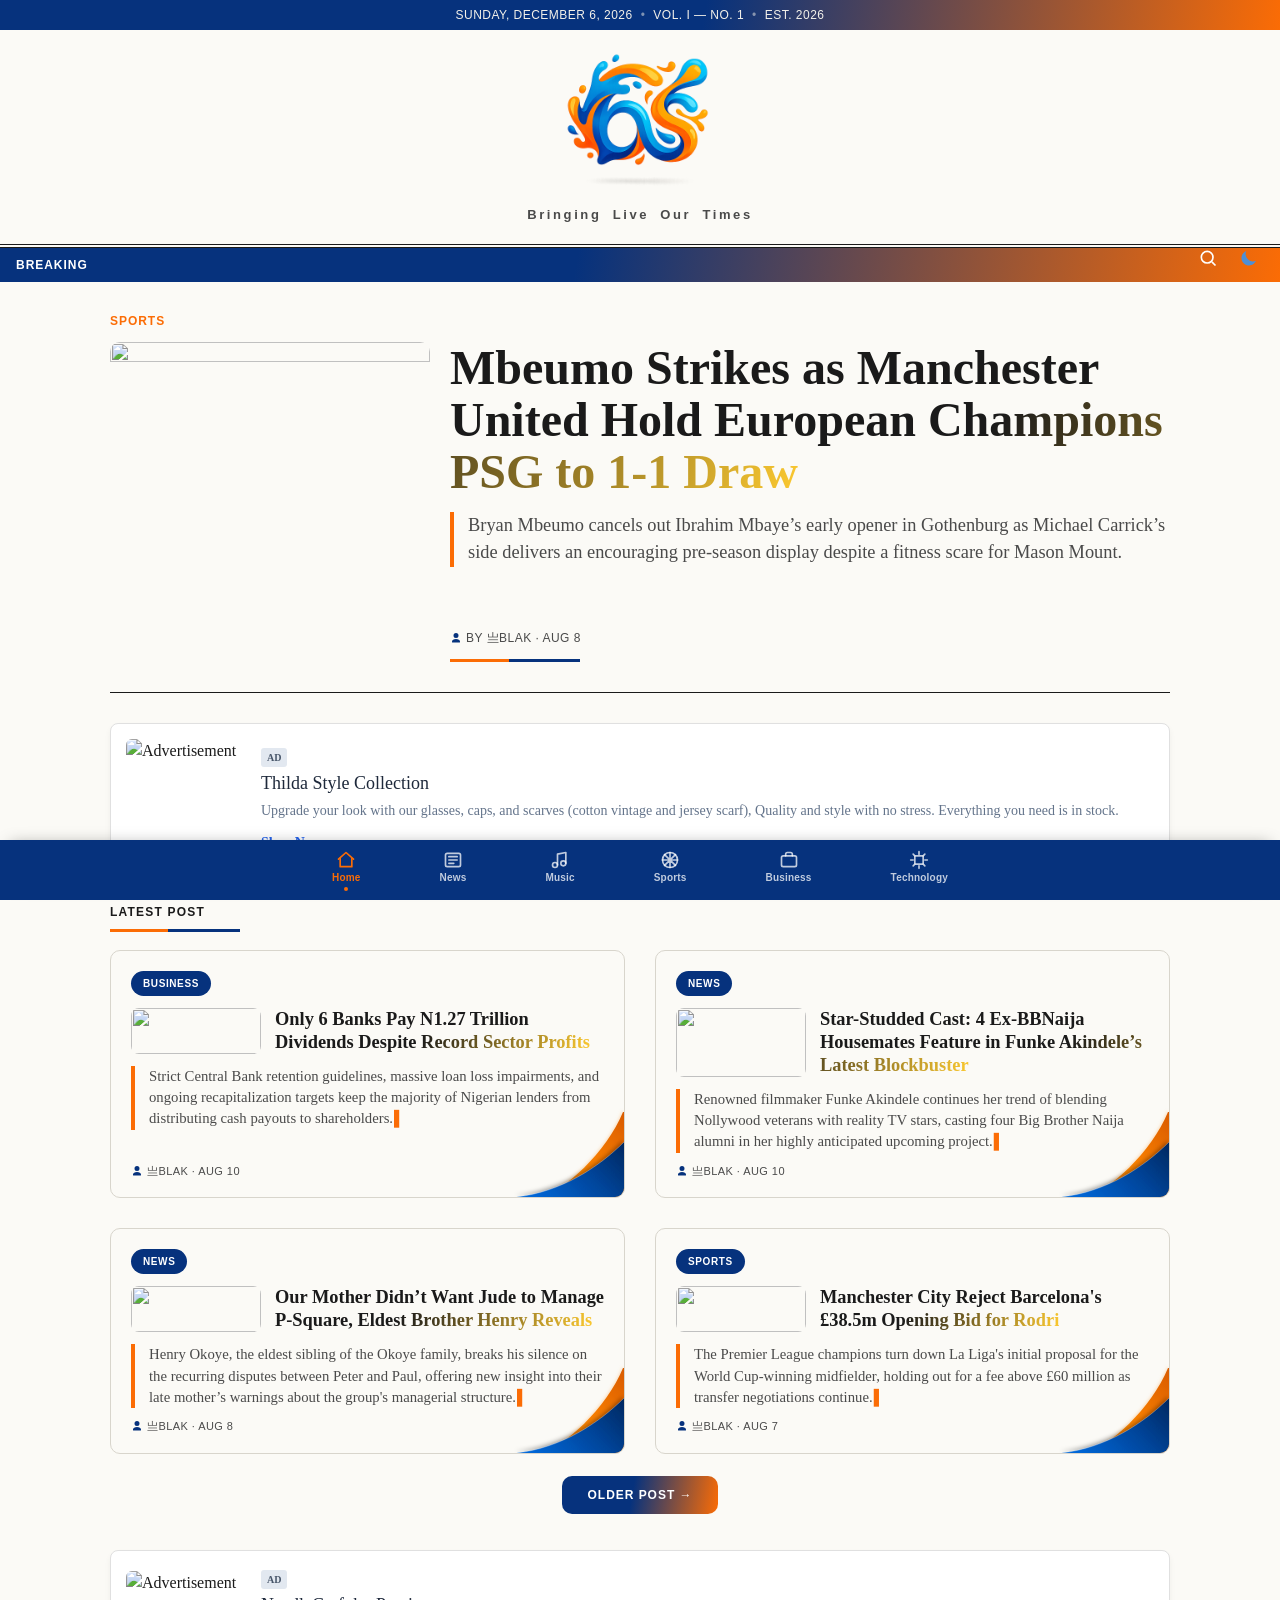
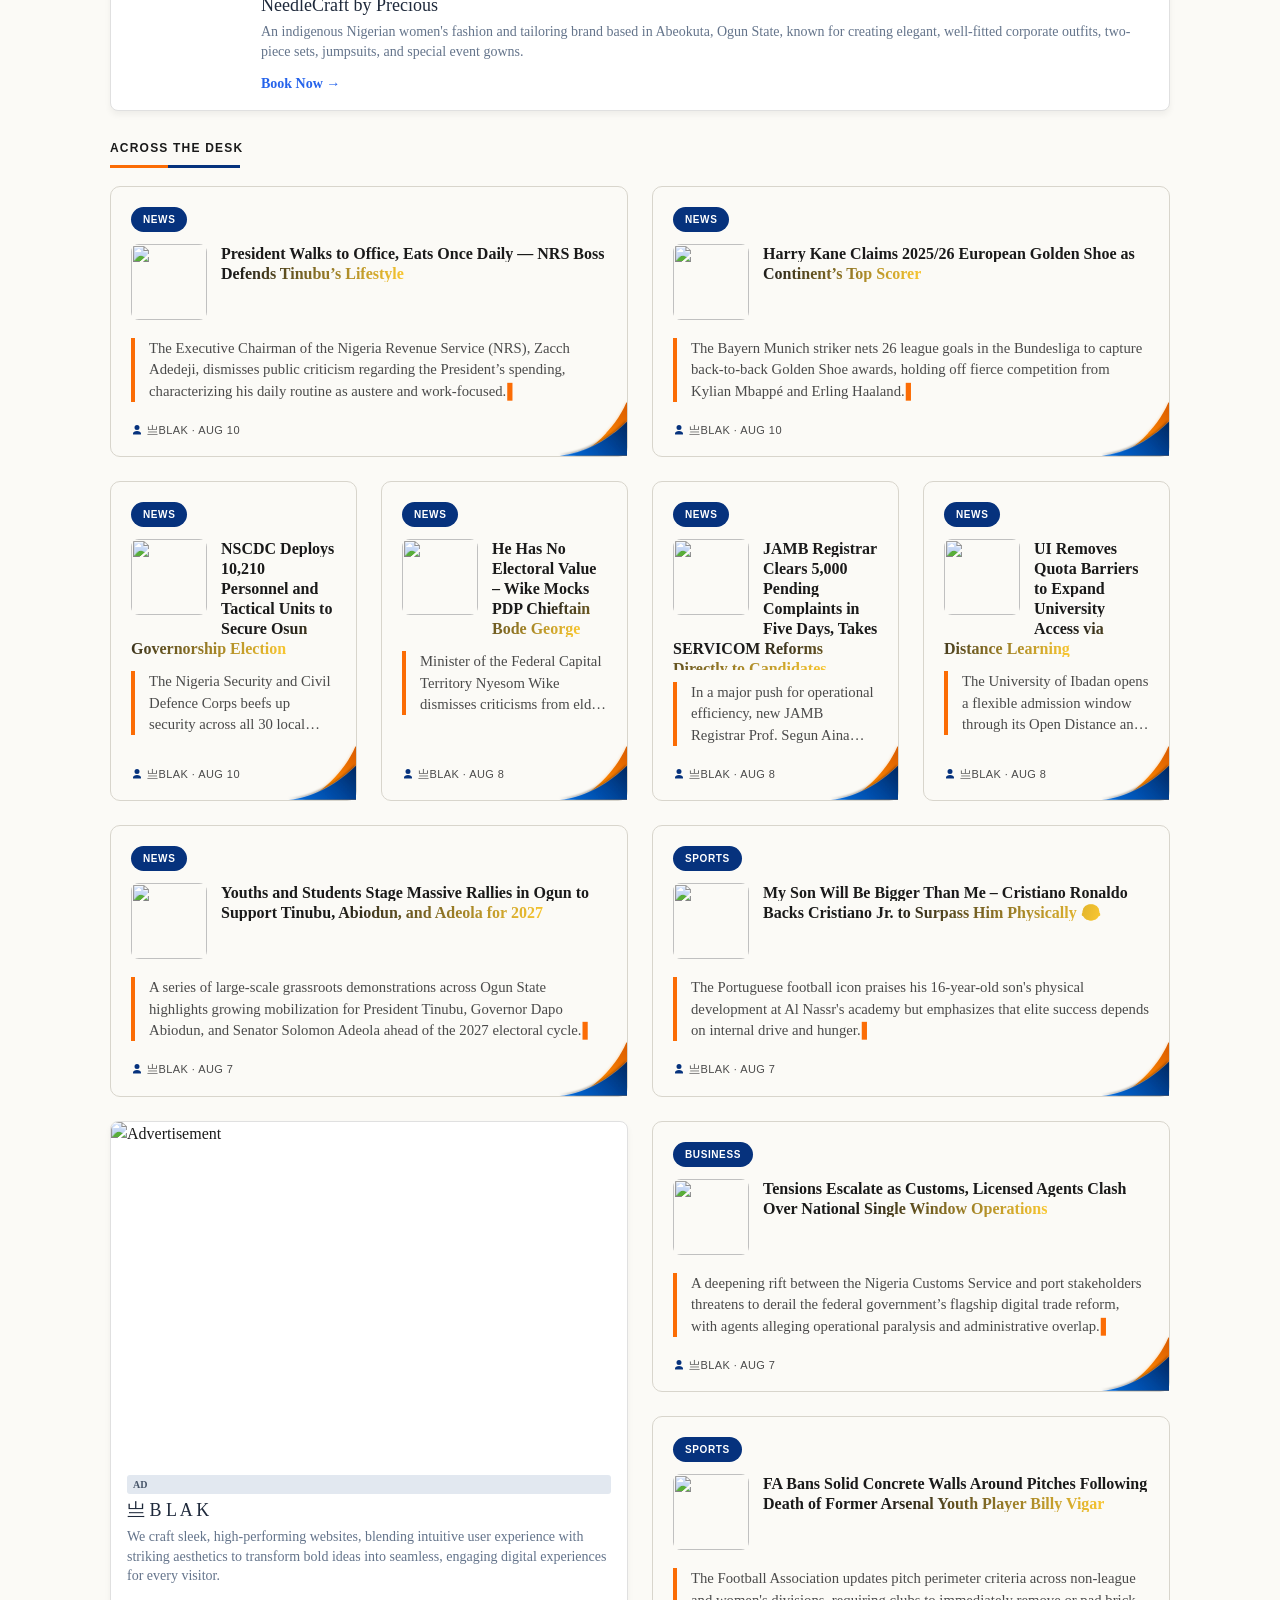
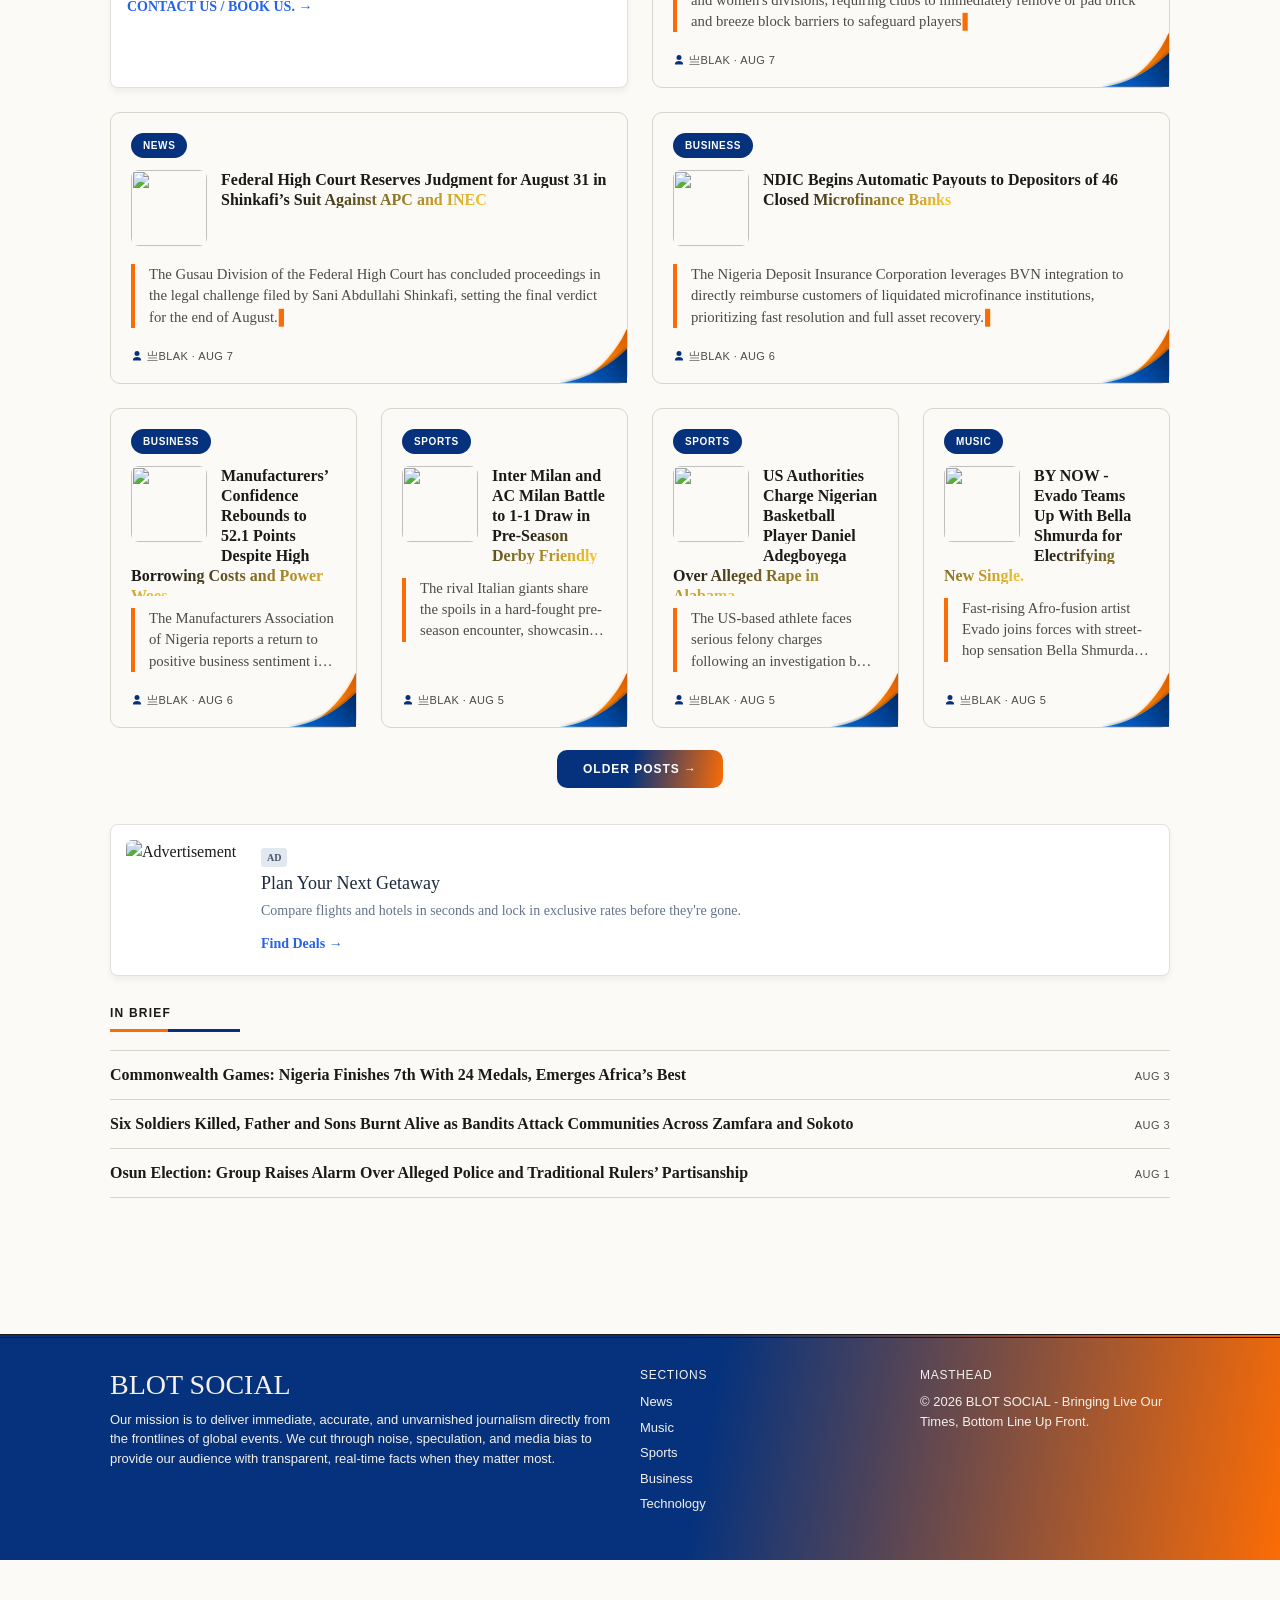
==== commit 0e942ee4: "Add files via upload" ====
--- a/index.html
+++ b/index.html
@@ -1,6 +1,15 @@
 <!DOCTYPE html>
 <html lang="en">
 <head>
+<script>
+(function(){
+  try {
+    var t = localStorage.getItem('bs-theme');
+    var dark = t ? t === 'dark' : (window.matchMedia && window.matchMedia('(prefers-color-scheme: dark)').matches);
+    document.documentElement.setAttribute('data-theme', dark ? 'dark' : 'light');
+  } catch (e) {}
+})();
+</script>
 <meta charset="UTF-8">
 <meta name="viewport" content="width=device-width, initial-scale=1">
 <title>BLOT SOCIAL</title>
--- a/animations.css
+++ b/animations.css
@@ -4,6 +4,52 @@
    font-family anywhere (styles.css already owns typography — including
    .masthead-logo / .masthead-tagline, which this file never selects).
    ========================================================================== */
+
+/* ---- 0. Dark mode ---------------------------------------------------------
+   styles.css is built on CSS custom properties (--ink, --paper, --rule,
+   --rule-light), so overriding them under [data-theme="dark"] re-themes
+   nearly the entire site automatically — every rule in styles.css that
+   already reads var(--ink)/var(--paper)/etc. picks up the new values with
+   no further changes needed. --brand-navy and --accent are left alone:
+   both are used as solid backgrounds with white text throughout the site
+   (header, footer, badges) and already work fine unchanged against either
+   background.
+
+   A handful of elements set literal hex colors instead of the variables
+   (the ad-card format, and .article-tag) — those get explicit dark
+   overrides below since a variable change can't reach them.
+
+   The <html data-theme="..."> attribute is set as early as possible by a
+   small inline script at the top of <head> in each page (before this
+   stylesheet is even requested), to avoid a flash of the wrong theme;
+   animations.js keeps it in sync afterward (system-preference changes,
+   and the manual toggle). ------------------------------------------------ */
+html[data-theme="dark"] {
+  --ink: #e9e7e0;
+  --ink-soft: #b9b6ab;
+  --paper: #14161c;
+  --rule: #e9e7e0;
+  --rule-light: #2b2e37;
+}
+html[data-theme="dark"] .ad-card {
+  background-color: #1c1f27;
+  border-color: #2b2e37;
+}
+html[data-theme="dark"] .ad-tag {
+  background-color: #2b3348;
+  color: #a9c2f5;
+}
+html[data-theme="dark"] .ad-title { color: #f1f0ec; }
+html[data-theme="dark"] .ad-description { color: #b9b6ab; }
+html[data-theme="dark"] .ad-cta { color: #6ea8ff; }
+html[data-theme="dark"] .article-tag {
+  background: #1c1f27;
+  color: #cfe0ff;
+}
+html[data-theme="dark"] .article-tag:hover {
+  background: var(--brand-navy);
+  color: #fff;
+}
 
 /* ---- 1. Scroll progress bar (functional, always on) --------------------- */
 #bs-scroll-progress {
@@ -68,9 +114,8 @@
   right: 0;
   bottom: 0;
   z-index: 40;
-  background: var(--paper, #fbfaf6);
-  border-top: 1px solid var(--rule-light, #d8d5cc);
-  box-shadow: 0 -6px 16px -10px rgba(0, 0, 0, 0.25);
+  background: var(--brand-navy, #06327d);
+  box-shadow: 0 -6px 16px -10px rgba(0, 0, 0, 0.35);
 }
 .main-nav ul {
   max-width: 640px;
@@ -88,6 +133,7 @@
   letter-spacing: 0.02em;
   text-transform: none;
   border-bottom: none;
+  color: rgba(255, 255, 255, 0.75);
 }
 .main-nav a::before {
   display: none; /* retire the old underline-sweep hover for the tab-bar look */
@@ -444,26 +490,57 @@
 /* ---- Search button + overlay panel on the right of the Breaking marquee - */
 .breaking-bar {
   position: relative;
+  padding-right: 6px;
 }
 .bs-search-toggle {
   flex: 0 0 auto;
   display: flex;
   align-items: center;
   justify-content: center;
-  width: 38px;
+  width: 44px;
+  height: 100%;
   color: #fff;
   background: transparent;
   border: none;
   cursor: pointer;
-  padding: 0 12px;
+  padding: 0 10px;
+}
+.bs-search-toggle svg {
+  width: 20px;
+  height: 20px;
 }
 .bs-search-toggle:hover {
   color: #ffe1c2;
+}
+/* ---- Dark-mode toggle: sits to the right of the search button, giving
+   the search button breathing room from the true edge of the bar. ------- */
+.bs-theme-toggle {
+  flex: 0 0 auto;
+  display: flex;
+  align-items: center;
+  justify-content: center;
+  width: 44px;
+  height: 100%;
+  background: transparent;
+  border: none;
+  cursor: pointer;
+  padding: 0 10px 0 4px;
+  color: #4d8fd6; /* moon = blue, shown while the site is in light mode */
+}
+.bs-theme-toggle.is-dark {
+  color: #f8c630; /* sun = gold, shown while the site is in dark mode */
+}
+.bs-theme-toggle svg {
+  width: 20px;
+  height: 20px;
+}
+.bs-theme-toggle:hover {
+  opacity: 0.8;
 }
 .bs-search-panel {
   position: absolute;
   top: 0;
-  right: 0;
+  right: 44px;
   height: 100%;
   width: 0;
   overflow: hidden;
@@ -535,14 +612,28 @@
      cards 1-6  — Image-1 layout: 2 big cards side by side (half-width
                   each), then 4 small cards in a single row below
                   (quarter-width each).
-     cards 7-12 — Image-2 layout: one tall feature (left column, spans 3
-                  row-tracks) with one small item below it (1 row-track),
-                  next to 4 small items stacked evenly in the right column.
+     cards 7-12 — Image-2 layout: card 7 and card 9 (whatever the pool
+                  puts there) are the same size, side by side; the
+                  "Across the Desk" ad slot fills the space directly below
+                  card 7 on every page (see .bs-ad-slot-mid below); 4
+                  small items stack in the right column.
      cards 13-16 — left in the grid's original, unpositioned 4-across
                   format.
 
+     animations.js always inserts the ad slot into the DOM directly after
+     the 9th card (whichever page is showing), which is why cards 10-16
+     are numbered 11-17 below — nth-child counts every element child,
+     including the inserted ad slot.
+
    Mobile (<=760px): no override here at all — falls through to the
-   site's normal single-column stacking from styles.css, unchanged. ------ */
+   site's normal single-column stacking from styles.css, unchanged; the ad
+   slot (always inserted after the 9th card, on every page) simply appears
+   in that same spot in the normal single-column flow. ------------------- */
+.bs-ad-slot-mid {
+  display: flex;
+  align-items: center;
+  height: 100%;
+}
 @media (min-width: 761px) {
   #across-desk {
     grid-template-columns: repeat(4, 1fr);
@@ -554,19 +645,56 @@
   #across-desk .card:nth-child(4) { grid-column: 2 / 3; grid-row: 2 / 3; }
   #across-desk .card:nth-child(5) { grid-column: 3 / 4; grid-row: 2 / 3; }
   #across-desk .card:nth-child(6) { grid-column: 4 / 5; grid-row: 2 / 3; }
-  /* Image-2 layout: cards 7-12 (1 tall feature + 1 small on the left,
-     4 small stacked on the right) */
-  #across-desk .card:nth-child(7)  { grid-column: 1 / 3; grid-row: 3 / 6; }
+  /* Image-2 layout: cards 7-12 + the ad slot */
+  #across-desk .card:nth-child(7)  { grid-column: 1 / 3; grid-row: 3 / 4; }
   #across-desk .card:nth-child(8)  { grid-column: 1 / 3; grid-row: 6 / 7; }
   #across-desk .card:nth-child(9)  { grid-column: 3 / 5; grid-row: 3 / 4; }
-  #across-desk .card:nth-child(10) { grid-column: 3 / 5; grid-row: 4 / 5; }
-  #across-desk .card:nth-child(11) { grid-column: 3 / 5; grid-row: 5 / 6; }
-  #across-desk .card:nth-child(12) { grid-column: 3 / 5; grid-row: 6 / 7; }
-  /* cards 13-16: original format, auto-placed in a fresh row */
-  #across-desk .card:nth-child(13) { grid-column: 1 / 2; grid-row: 7 / 8; }
-  #across-desk .card:nth-child(14) { grid-column: 2 / 3; grid-row: 7 / 8; }
-  #across-desk .card:nth-child(15) { grid-column: 3 / 4; grid-row: 7 / 8; }
-  #across-desk .card:nth-child(16) { grid-column: 4 / 5; grid-row: 7 / 8; }
+  #across-desk .card:nth-child(11) { grid-column: 3 / 5; grid-row: 4 / 5; }
+  #across-desk .card:nth-child(12) { grid-column: 3 / 5; grid-row: 5 / 6; }
+  #across-desk .card:nth-child(13) { grid-column: 3 / 5; grid-row: 6 / 7; }
+  /* cards 13-16 (now the 14th-17th children): original format */
+  #across-desk .card:nth-child(14) { grid-column: 1 / 2; grid-row: 7 / 8; }
+  #across-desk .card:nth-child(15) { grid-column: 2 / 3; grid-row: 7 / 8; }
+  #across-desk .card:nth-child(16) { grid-column: 3 / 4; grid-row: 7 / 8; }
+  #across-desk .card:nth-child(17) { grid-column: 4 / 5; grid-row: 7 / 8; }
+  /* the ad slot: fills the space directly below card 7, next to cards
+     11-12 (card 9's neighbors in the right column) */
+  #across-desk .bs-ad-slot-mid { grid-column: 1 / 3; grid-row: 4 / 6; }
+
+  /* Desktop only: stretch the ad to fill that full 2-row height, image on
+     top half / description on bottom half — instead of the small
+     horizontal ad-card centered in a lot of empty space. Scoped to this
+     one placement only; every other ad on the site (latestPost, inBrief,
+     article ads) keeps its normal horizontal .ad-card layout untouched. */
+  .bs-ad-slot-mid {
+    align-items: stretch;
+  }
+  .bs-ad-slot-mid .ad-card {
+    width: 100%;
+    margin-bottom: 0;
+    display: flex;
+  }
+  .bs-ad-slot-mid .ad-link {
+    flex-direction: column;
+    align-items: stretch;
+    width: 100%;
+    padding: 0;
+  }
+  .bs-ad-slot-mid .ad-image {
+    width: 100%;
+    height: 50%;
+    margin-right: 0;
+    border-radius: 8px 8px 0 0;
+    flex-shrink: 0;
+  }
+  .bs-ad-slot-mid .ad-content {
+    height: 50%;
+    padding: 14px 16px;
+    display: flex;
+    flex-direction: column;
+    justify-content: center;
+    overflow: hidden;
+  }
 }
 
 /* Bootstrap component color alignment, only for components we introduce */
